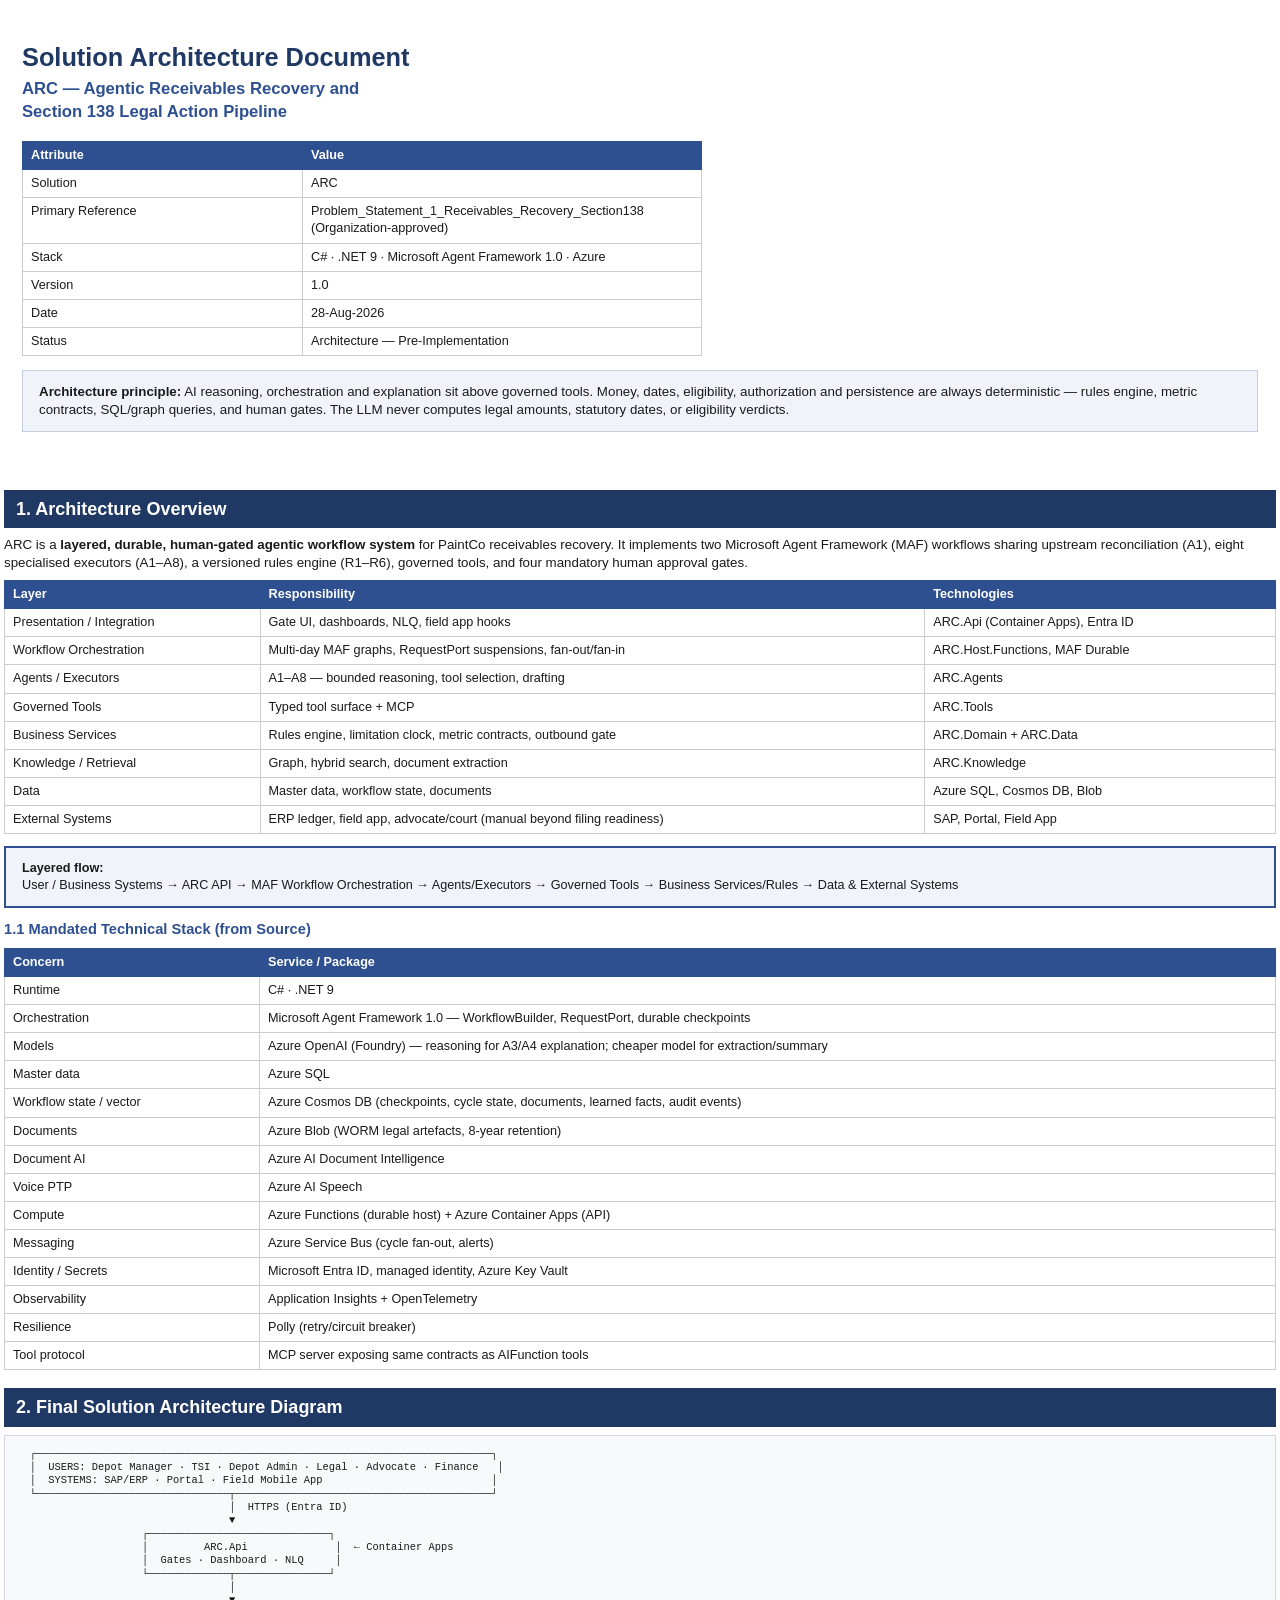
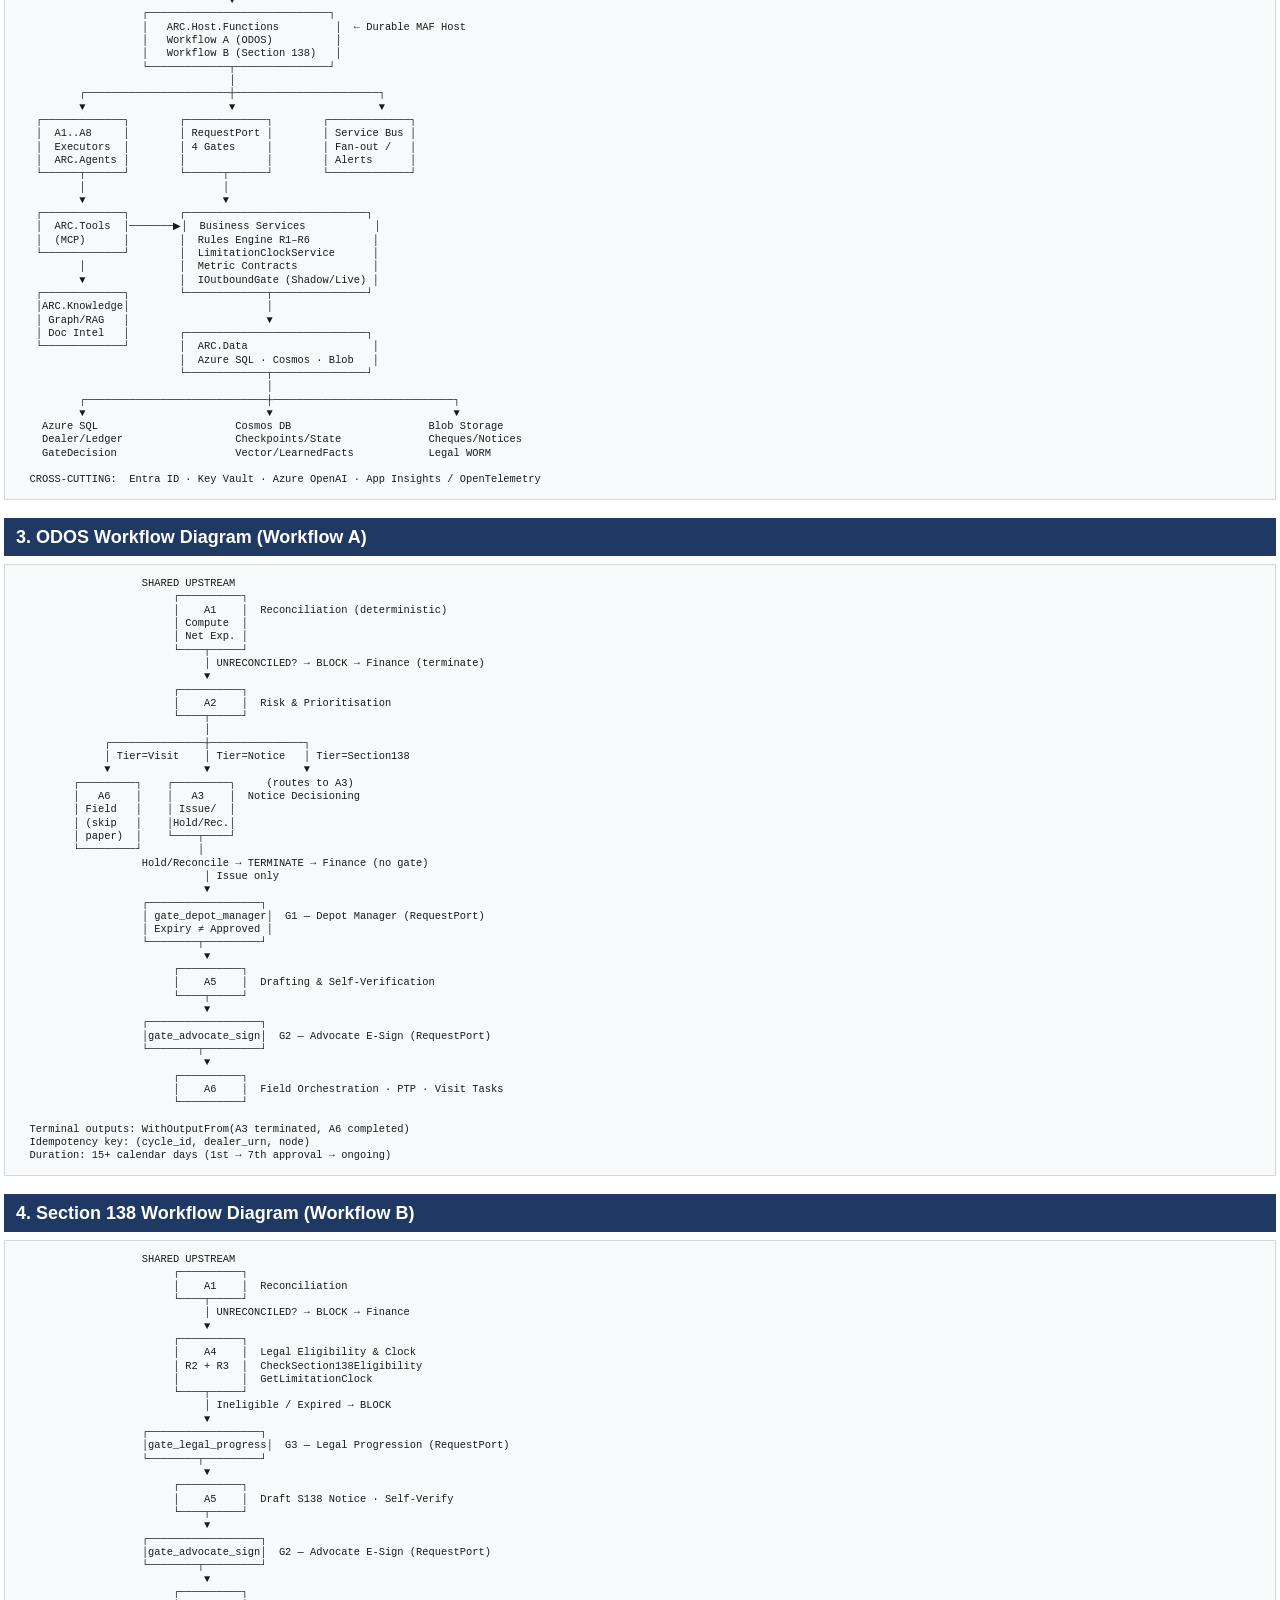
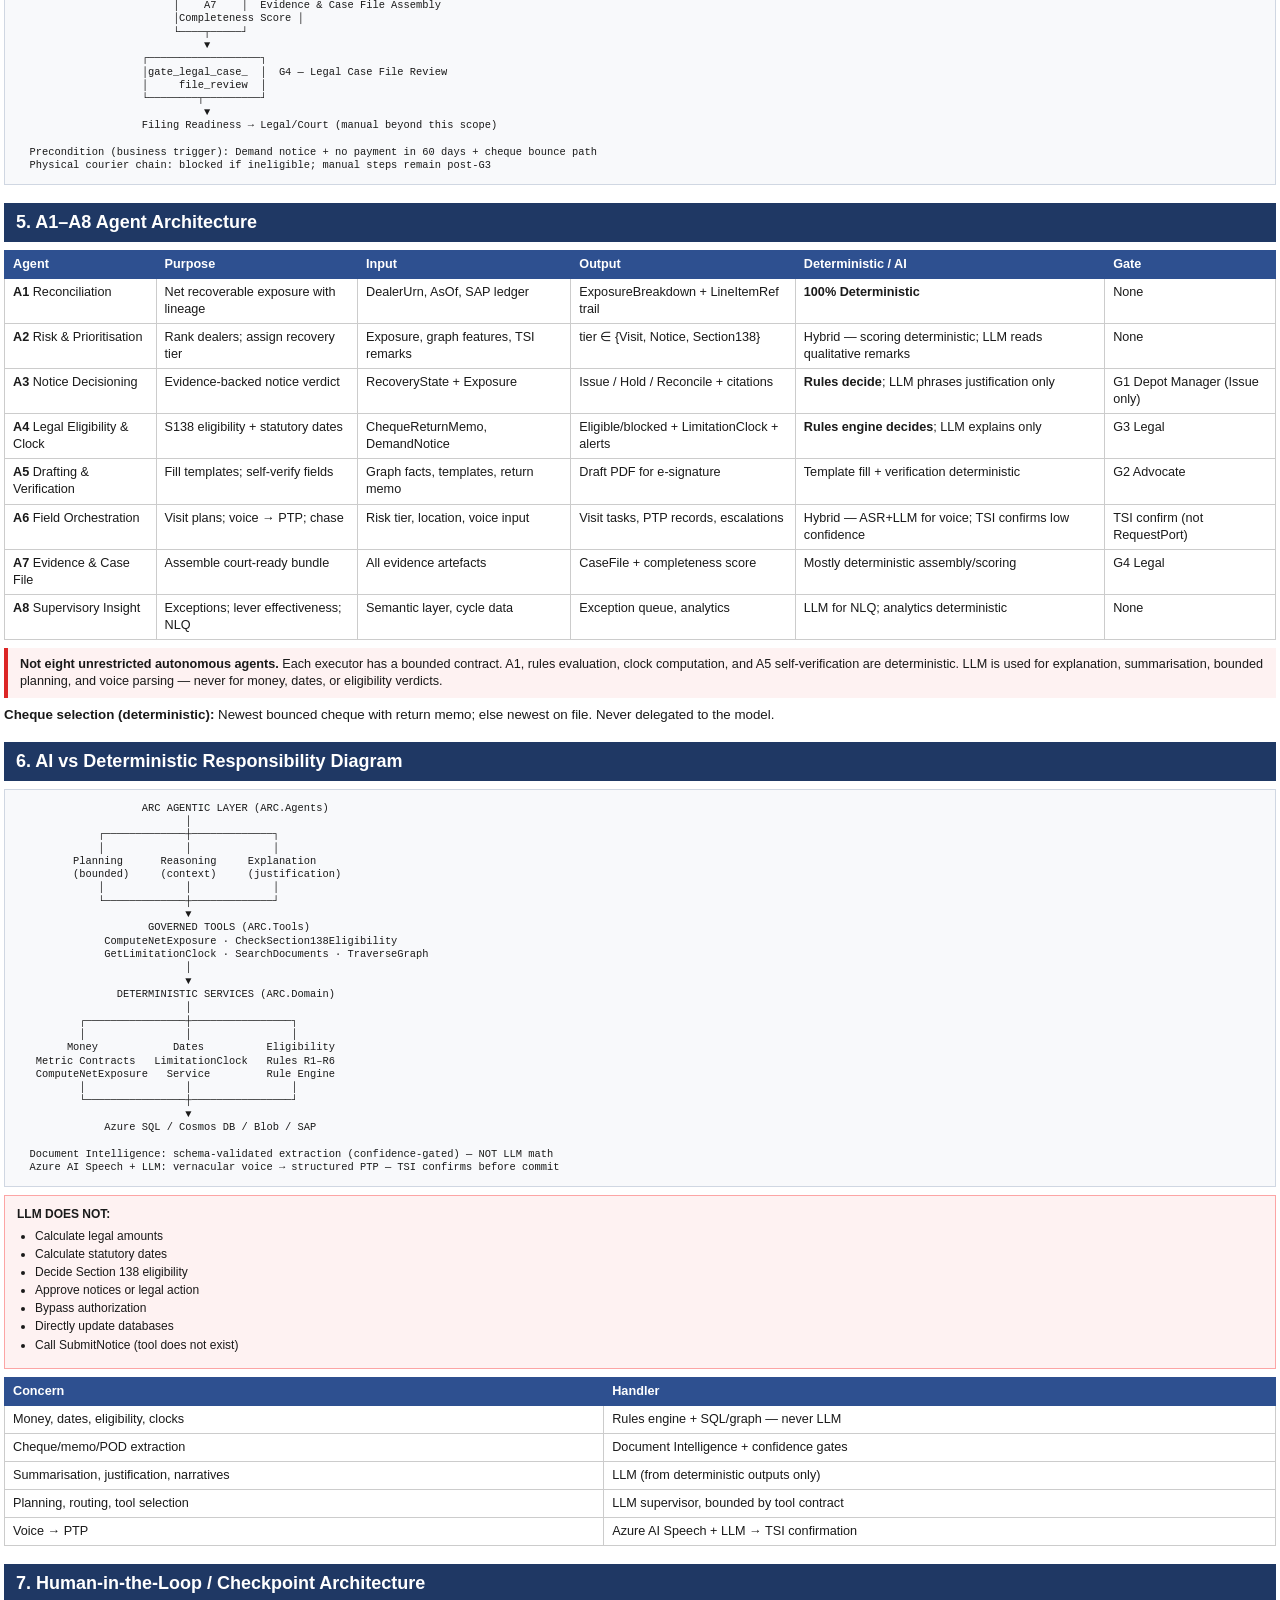
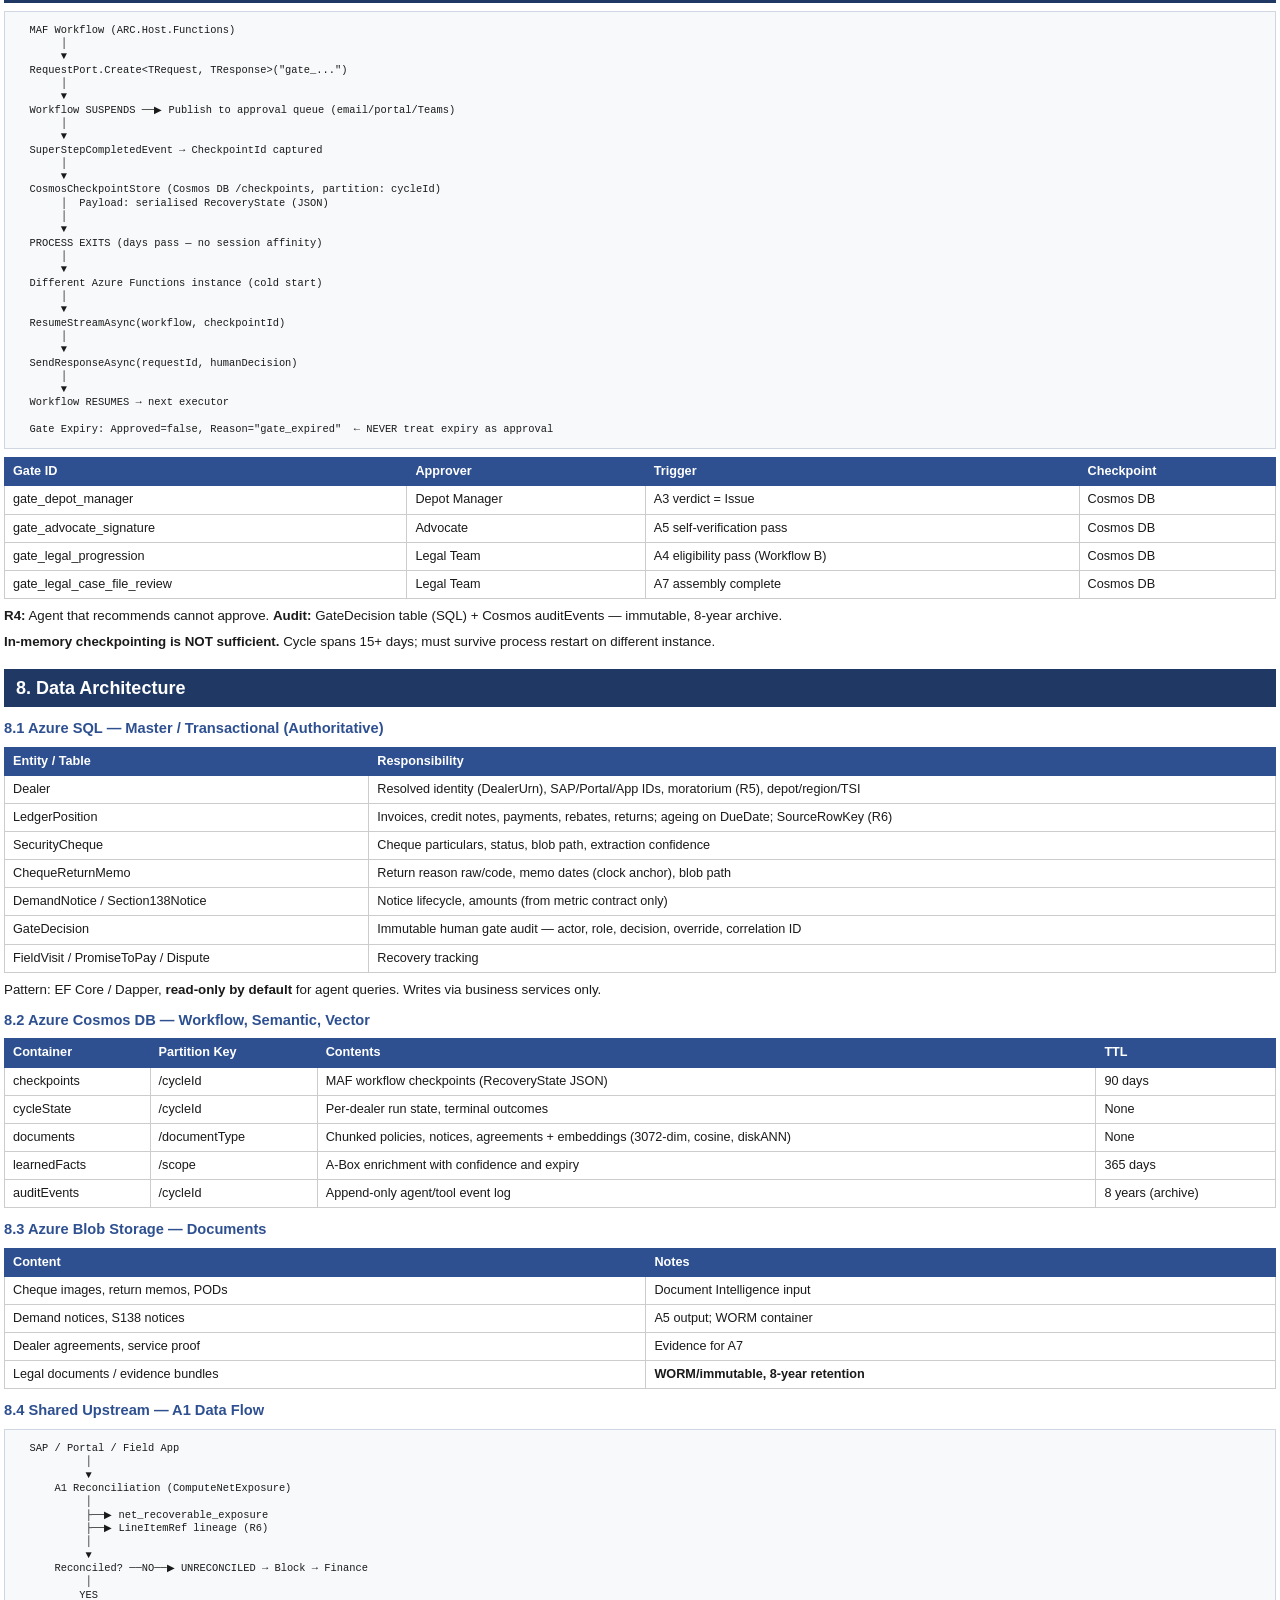
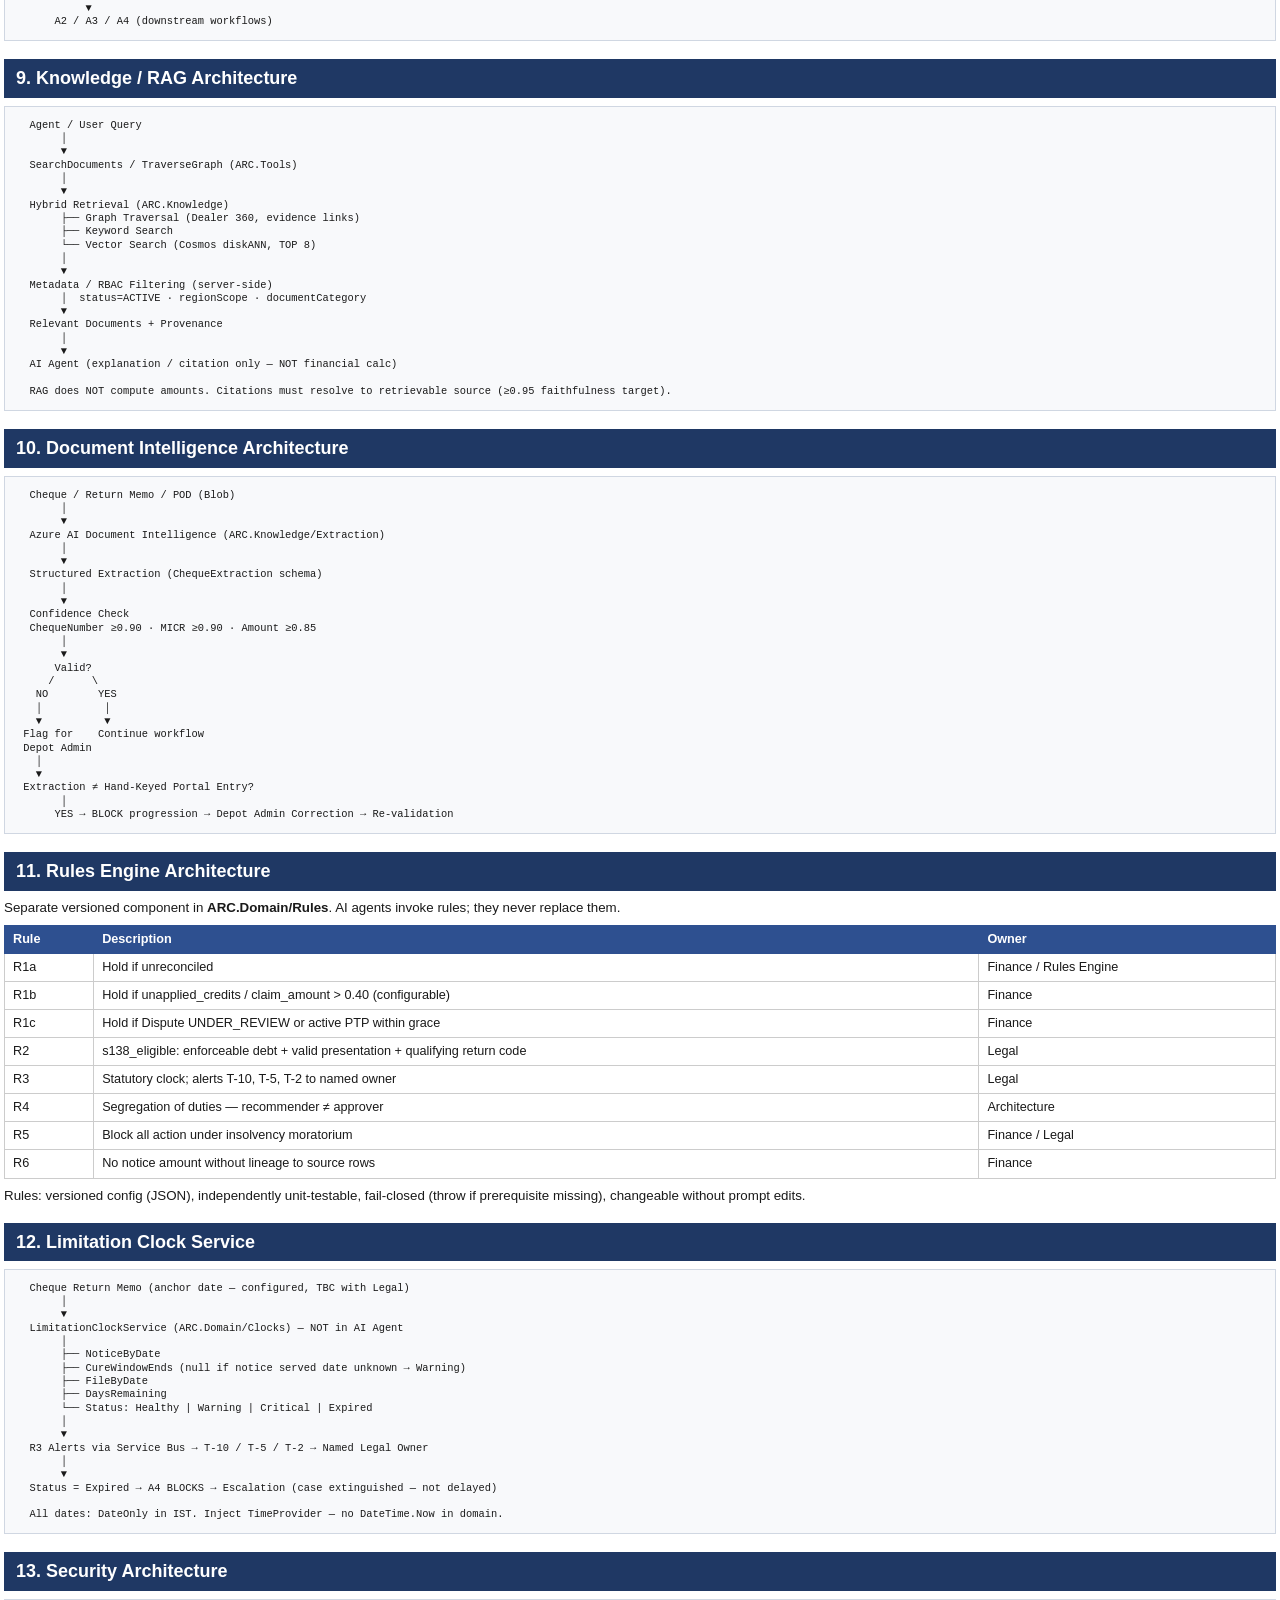
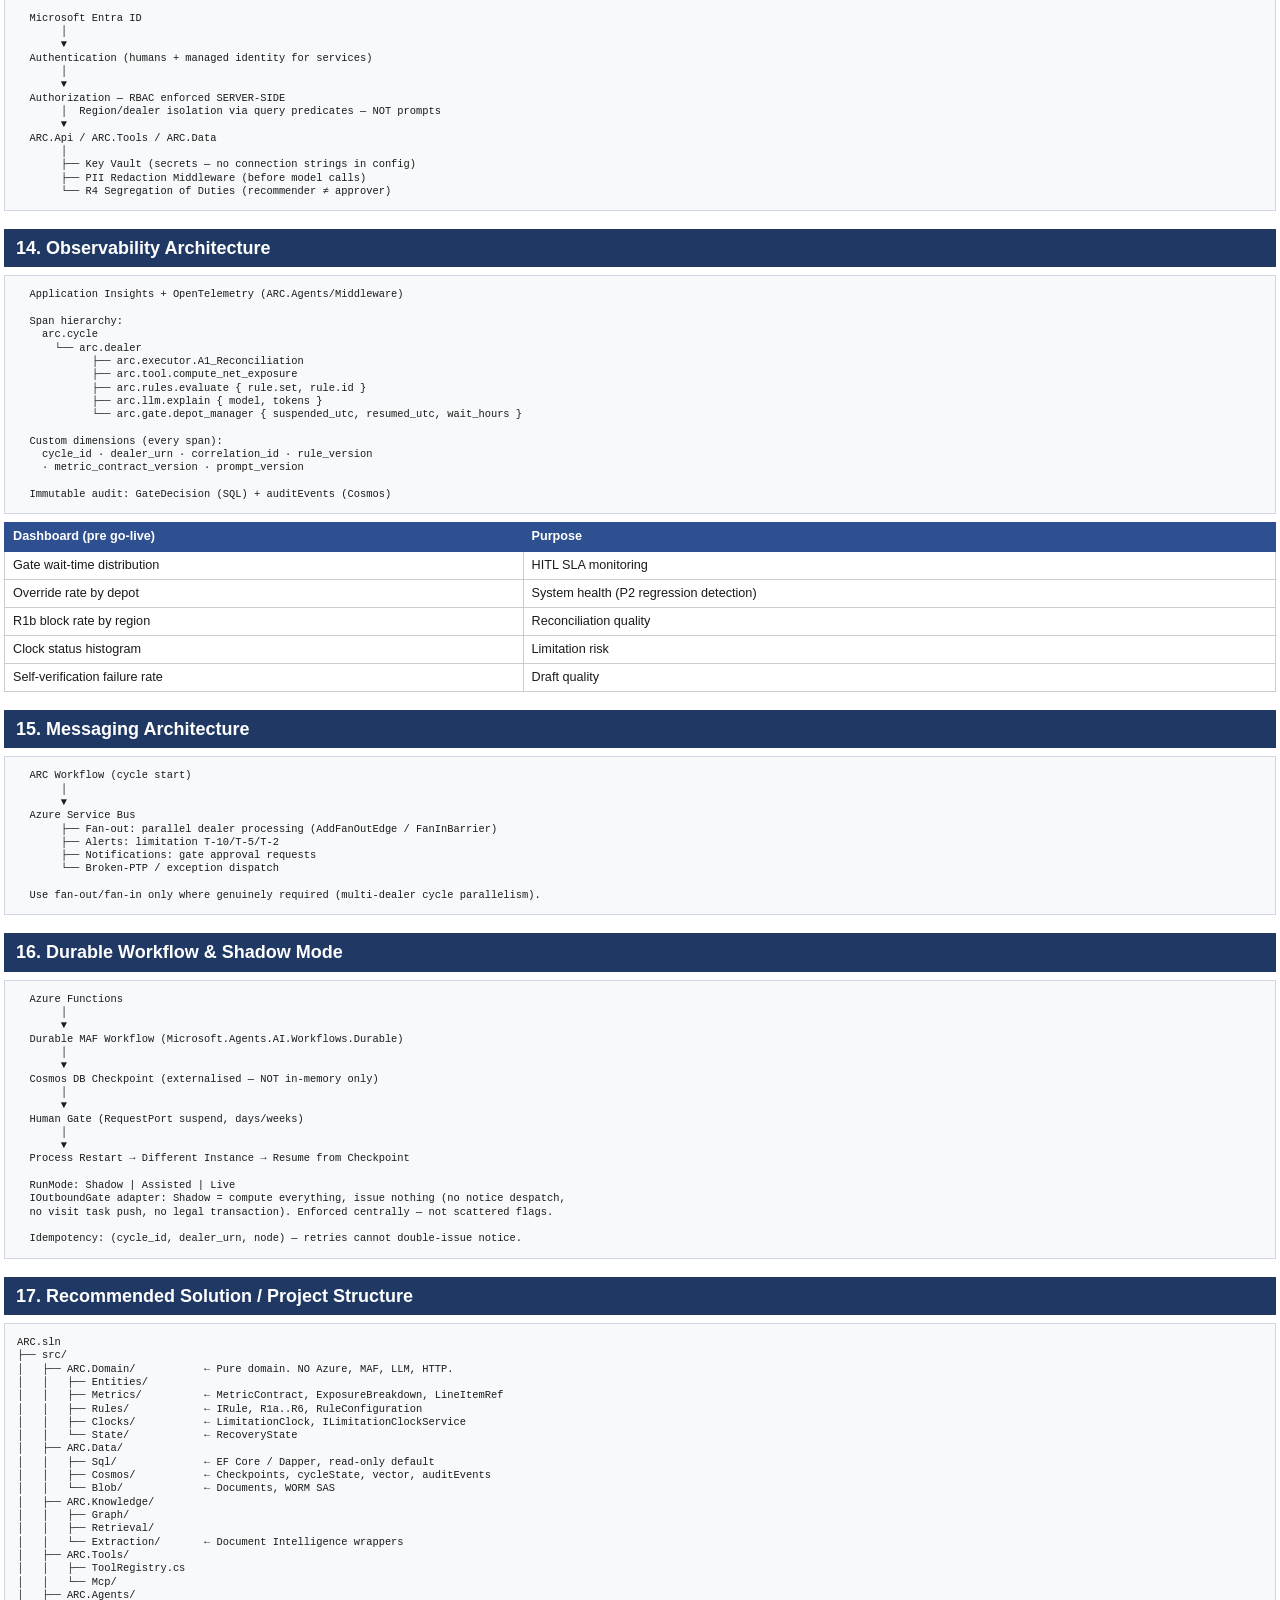
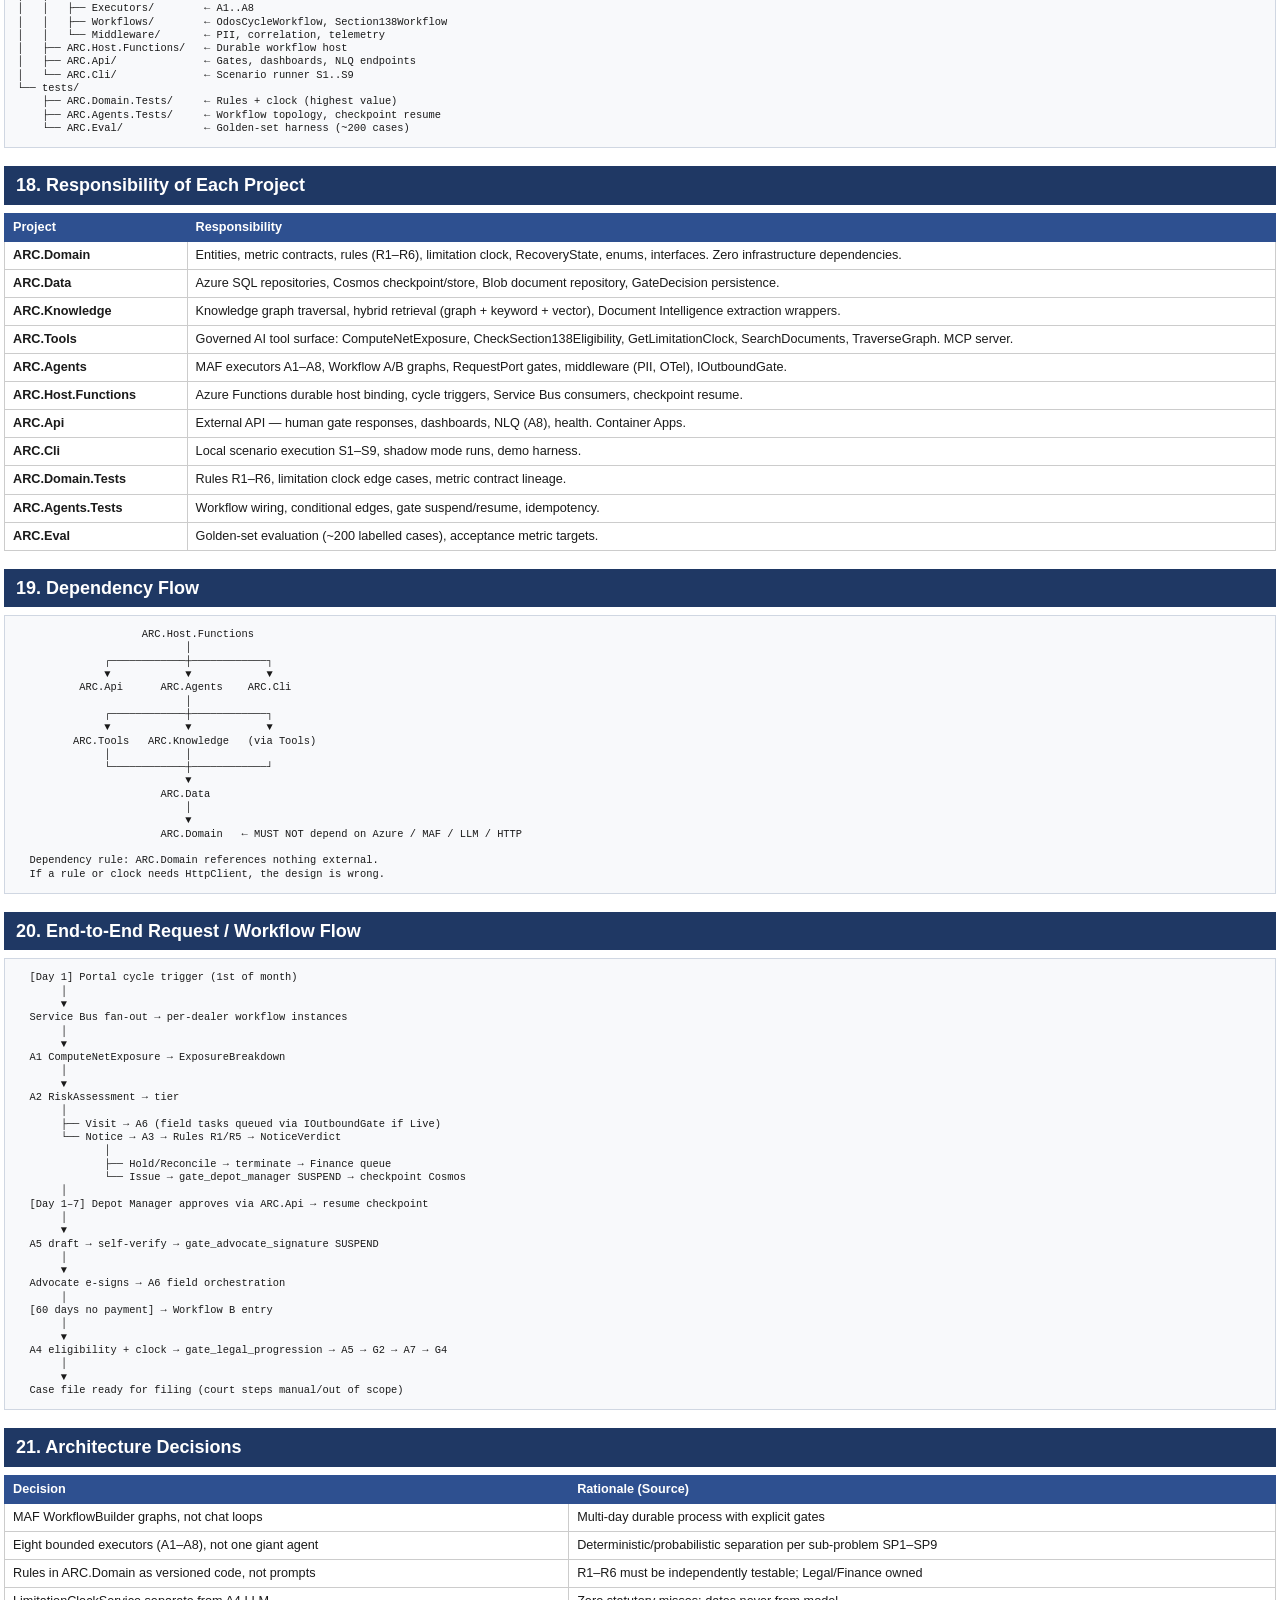
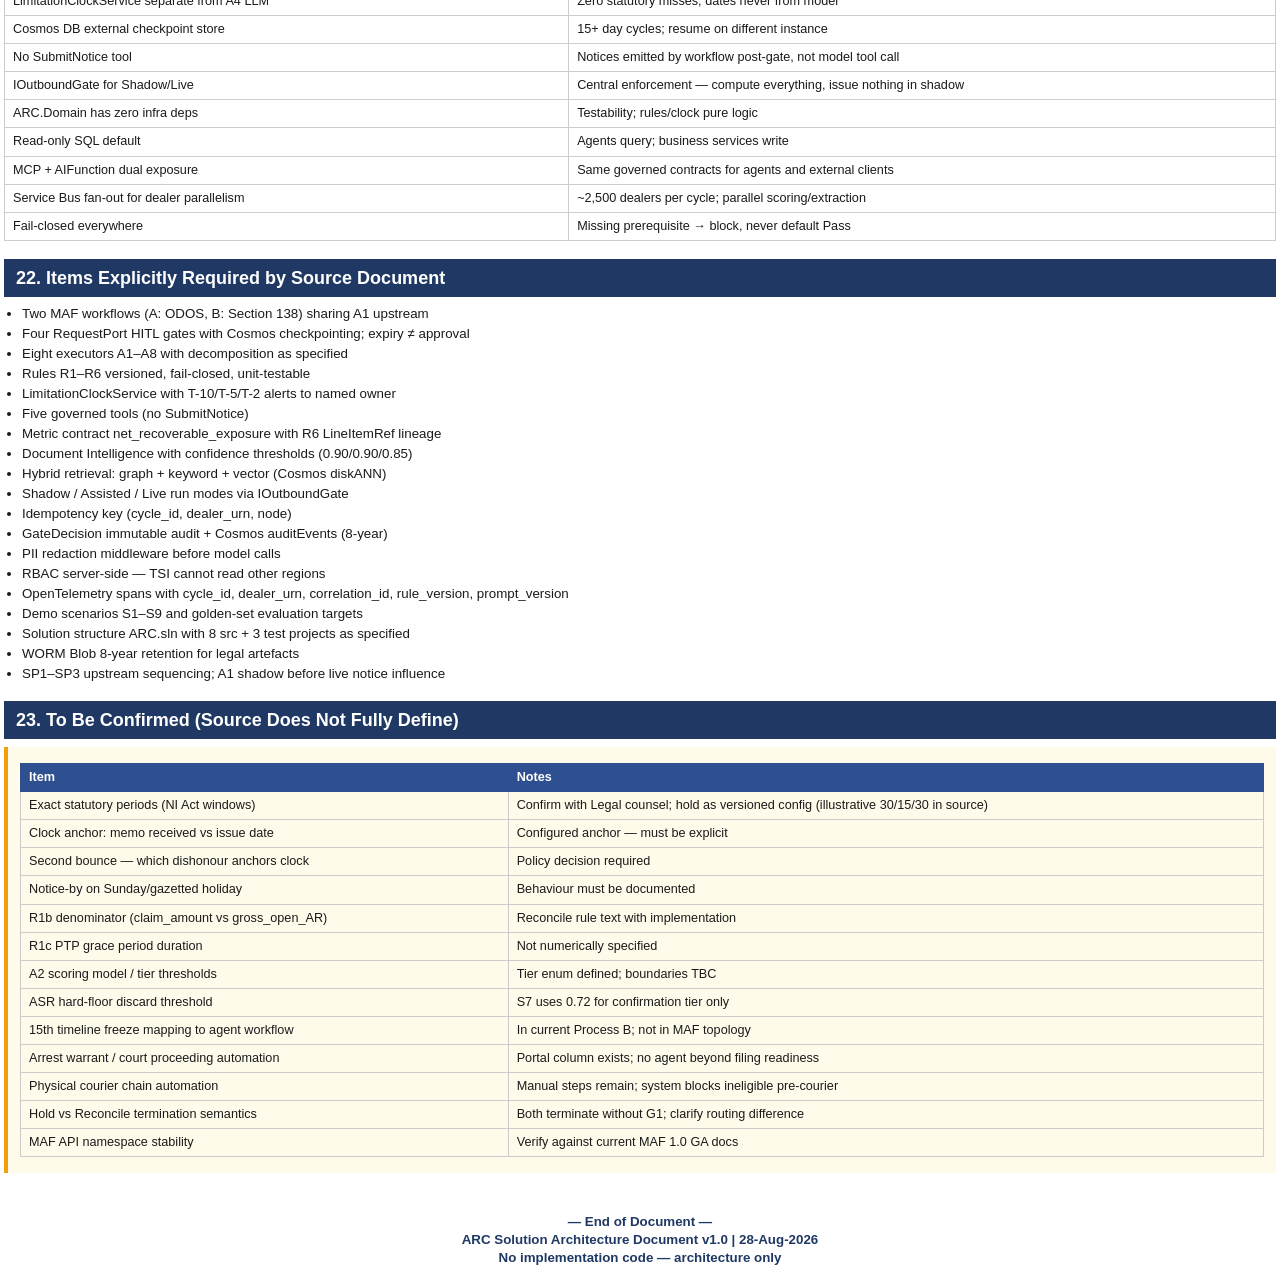
==== docs/ARC_Architecture_Document.html @ 47f641ab "Add project files." ====
<!DOCTYPE html>
<html lang="en">
<head>
<meta charset="UTF-8">
<title>ARC — Solution Architecture Document v1.0</title>
<style>
  @page { size: A4; margin: 14mm 12mm 16mm 12mm; }
  * { box-sizing: border-box; }
  body { font-family: Calibri, 'Segoe UI', Arial, sans-serif; font-size: 10pt; line-height: 1.35; color: #1a1a1a; margin: 0; padding: 0 4px; }
  .cover { page-break-after: always; padding: 40px 18px 32px; }
  .cover h1 { font-size: 19pt; color: #1f3864; margin: 0 0 4px; }
  .cover h2 { font-size: 12.5pt; color: #2e5090; font-weight: 600; margin: 0 0 18px; }
  .cover-table th { background: #1f3864; color: #fff; width: 34%; }
  .principle-box { background: #f0f4fa; border: 1px solid #c5cfe0; padding: 12px 16px; margin: 14px 0 8px; font-size: 10pt; }
  h1.sec { font-size: 13.5pt; color: #fff; background: #1f3864; padding: 7px 12px; margin: 18px 0 8px; page-break-after: avoid; }
  h2.sub { font-size: 11pt; color: #2e5090; margin: 12px 0 6px; page-break-after: avoid; }
  p { margin: 5px 0 8px; }
  ul.compact { margin: 5px 0; padding-left: 18px; }
  ul.compact li { margin-bottom: 2px; }
  table.simple { width: 100%; border-collapse: collapse; margin: 8px 0; font-size: 9.5pt; }
  table.simple th { background: #2e5090; color: #fff; padding: 5px 8px; text-align: left; border: 1px solid #2e5090; }
  table.simple td { border: 1px solid #ccc; padding: 5px 8px; vertical-align: top; }
  .page-break { page-break-before: always; }
  .arch { font-family: Consolas, monospace; font-size: 7.8pt; background: #f8f9fb; border: 1px solid #d0d7e2; padding: 12px; margin: 8px 0; white-space: pre; line-height: 1.28; page-break-inside: avoid; }
  .highlight { background: #fef2f2; border-left: 4px solid #dc2626; padding: 8px 12px; margin: 8px 0; font-size: 9.5pt; }
  .tbc { background: #fffbeb; border-left: 4px solid #f59e0b; padding: 8px 12px; margin: 8px 0; font-size: 9.5pt; }
  .summary-box { background: #f0f4fa; border: 2px solid #2e5090; padding: 12px 16px; margin: 12px 0; font-size: 9.5pt; }
  .dont-box { background: #fef2f2; border: 1px solid #fca5a5; padding: 10px 12px; margin: 8px 0; font-size: 9pt; }
  .end { text-align: center; font-weight: bold; color: #1f3864; margin-top: 24px; padding: 16px; }
</style>
</head>
<body>

<div class="cover">
  <h1>Solution Architecture Document</h1>
  <h2>ARC — Agentic Receivables Recovery and<br>Section 138 Legal Action Pipeline</h2>
  <table class="simple cover-table" style="max-width:680px;">
    <tr><th>Attribute</th><th>Value</th></tr>
    <tr><td>Solution</td><td>ARC</td></tr>
    <tr><td>Primary Reference</td><td>Problem_Statement_1_Receivables_Recovery_Section138 (Organization-approved)</td></tr>
    <tr><td>Stack</td><td>C# · .NET 9 · Microsoft Agent Framework 1.0 · Azure</td></tr>
    <tr><td>Version</td><td>1.0</td></tr>
    <tr><td>Date</td><td>28-Aug-2026</td></tr>
    <tr><td>Status</td><td>Architecture — Pre-Implementation</td></tr>
  </table>
  <div class="principle-box">
    <strong>Architecture principle:</strong> AI reasoning, orchestration and explanation sit above governed tools. Money, dates, eligibility, authorization and persistence are always deterministic — rules engine, metric contracts, SQL/graph queries, and human gates. The LLM never computes legal amounts, statutory dates, or eligibility verdicts.
  </div>
</div>

<!-- 1 -->
<h1 class="sec">1. Architecture Overview</h1>
<p>ARC is a <strong>layered, durable, human-gated agentic workflow system</strong> for PaintCo receivables recovery. It implements two Microsoft Agent Framework (MAF) workflows sharing upstream reconciliation (A1), eight specialised executors (A1–A8), a versioned rules engine (R1–R6), governed tools, and four mandatory human approval gates.</p>

<table class="simple">
  <tr><th>Layer</th><th>Responsibility</th><th>Technologies</th></tr>
  <tr><td>Presentation / Integration</td><td>Gate UI, dashboards, NLQ, field app hooks</td><td>ARC.Api (Container Apps), Entra ID</td></tr>
  <tr><td>Workflow Orchestration</td><td>Multi-day MAF graphs, RequestPort suspensions, fan-out/fan-in</td><td>ARC.Host.Functions, MAF Durable</td></tr>
  <tr><td>Agents / Executors</td><td>A1–A8 — bounded reasoning, tool selection, drafting</td><td>ARC.Agents</td></tr>
  <tr><td>Governed Tools</td><td>Typed tool surface + MCP</td><td>ARC.Tools</td></tr>
  <tr><td>Business Services</td><td>Rules engine, limitation clock, metric contracts, outbound gate</td><td>ARC.Domain + ARC.Data</td></tr>
  <tr><td>Knowledge / Retrieval</td><td>Graph, hybrid search, document extraction</td><td>ARC.Knowledge</td></tr>
  <tr><td>Data</td><td>Master data, workflow state, documents</td><td>Azure SQL, Cosmos DB, Blob</td></tr>
  <tr><td>External Systems</td><td>ERP ledger, field app, advocate/court (manual beyond filing readiness)</td><td>SAP, Portal, Field App</td></tr>
</table>

<div class="summary-box">
  <strong>Layered flow:</strong><br>
  User / Business Systems → ARC API → MAF Workflow Orchestration → Agents/Executors → Governed Tools → Business Services/Rules → Data &amp; External Systems
</div>

<h2 class="sub">1.1 Mandated Technical Stack (from Source)</h2>
<table class="simple">
  <tr><th>Concern</th><th>Service / Package</th></tr>
  <tr><td>Runtime</td><td>C# · .NET 9</td></tr>
  <tr><td>Orchestration</td><td>Microsoft Agent Framework 1.0 — WorkflowBuilder, RequestPort, durable checkpoints</td></tr>
  <tr><td>Models</td><td>Azure OpenAI (Foundry) — reasoning for A3/A4 explanation; cheaper model for extraction/summary</td></tr>
  <tr><td>Master data</td><td>Azure SQL</td></tr>
  <tr><td>Workflow state / vector</td><td>Azure Cosmos DB (checkpoints, cycle state, documents, learned facts, audit events)</td></tr>
  <tr><td>Documents</td><td>Azure Blob (WORM legal artefacts, 8-year retention)</td></tr>
  <tr><td>Document AI</td><td>Azure AI Document Intelligence</td></tr>
  <tr><td>Voice PTP</td><td>Azure AI Speech</td></tr>
  <tr><td>Compute</td><td>Azure Functions (durable host) + Azure Container Apps (API)</td></tr>
  <tr><td>Messaging</td><td>Azure Service Bus (cycle fan-out, alerts)</td></tr>
  <tr><td>Identity / Secrets</td><td>Microsoft Entra ID, managed identity, Azure Key Vault</td></tr>
  <tr><td>Observability</td><td>Application Insights + OpenTelemetry</td></tr>
  <tr><td>Resilience</td><td>Polly (retry/circuit breaker)</td></tr>
  <tr><td>Tool protocol</td><td>MCP server exposing same contracts as AIFunction tools</td></tr>
</table>

<!-- 2 -->
<h1 class="sec page-break">2. Final Solution Architecture Diagram</h1>
<div class="arch">  ┌─────────────────────────────────────────────────────────────────────────┐
  │  USERS: Depot Manager · TSI · Depot Admin · Legal · Advocate · Finance   │
  │  SYSTEMS: SAP/ERP · Portal · Field Mobile App                           │
  └───────────────────────────────┬─────────────────────────────────────────┘
                                  │  HTTPS (Entra ID)
                                  ▼
                    ┌─────────────────────────────┐
                    │         ARC.Api              │  ← Container Apps
                    │  Gates · Dashboard · NLQ     │
                    └─────────────┬───────────────┘
                                  │
                                  ▼
                    ┌─────────────────────────────┐
                    │   ARC.Host.Functions         │  ← Durable MAF Host
                    │   Workflow A (ODOS)          │
                    │   Workflow B (Section 138)   │
                    └─────────────┬───────────────┘
                                  │
          ┌───────────────────────┼───────────────────────┐
          ▼                       ▼                       ▼
   ┌─────────────┐        ┌─────────────┐        ┌─────────────┐
   │  A1..A8     │        │ RequestPort │        │ Service Bus │
   │  Executors  │        │ 4 Gates     │        │ Fan-out /   │
   │  ARC.Agents │        │             │        │ Alerts      │
   └──────┬──────┘        └──────┬──────┘        └─────────────┘
          │                      │
          ▼                      ▼
   ┌─────────────┐        ┌─────────────────────────────┐
   │  ARC.Tools  │───────▶│  Business Services           │
   │  (MCP)      │        │  Rules Engine R1–R6          │
   └─────────────┘        │  LimitationClockService      │
          │               │  Metric Contracts            │
          ▼               │  IOutboundGate (Shadow/Live) │
   ┌─────────────┐        └─────────────┬───────────────┘
   │ARC.Knowledge│                      │
   │ Graph/RAG   │                      ▼
   │ Doc Intel   │        ┌─────────────────────────────┐
   └─────────────┘        │  ARC.Data                    │
                          │  Azure SQL · Cosmos · Blob   │
                          └─────────────┬───────────────┘
                                        │
          ┌─────────────────────────────┼─────────────────────────────┐
          ▼                             ▼                             ▼
    Azure SQL                      Cosmos DB                      Blob Storage
    Dealer/Ledger                  Checkpoints/State              Cheques/Notices
    GateDecision                   Vector/LearnedFacts            Legal WORM

  CROSS-CUTTING:  Entra ID · Key Vault · Azure OpenAI · App Insights / OpenTelemetry</div>

<!-- 3 -->
<h1 class="sec">3. ODOS Workflow Diagram (Workflow A)</h1>
<div class="arch">                    SHARED UPSTREAM
                         ┌──────────┐
                         │    A1    │  Reconciliation (deterministic)
                         │ Compute  │
                         │ Net Exp. │
                         └────┬─────┘
                              │ UNRECONCILED? → BLOCK → Finance (terminate)
                              ▼
                         ┌──────────┐
                         │    A2    │  Risk & Prioritisation
                         └────┬─────┘
                              │
              ┌───────────────┼───────────────┐
              │ Tier=Visit    │ Tier=Notice   │ Tier=Section138
              ▼               ▼               ▼
         ┌─────────┐    ┌─────────┐     (routes to A3)
         │   A6    │    │   A3    │  Notice Decisioning
         │ Field   │    │ Issue/  │
         │ (skip   │    │Hold/Rec.│
         │ paper)  │    └────┬────┘
         └─────────┘         │
                    Hold/Reconcile → TERMINATE → Finance (no gate)
                              │ Issue only
                              ▼
                    ┌──────────────────┐
                    │ gate_depot_manager│  G1 — Depot Manager (RequestPort)
                    │ Expiry ≠ Approved │
                    └────────┬─────────┘
                              ▼
                         ┌──────────┐
                         │    A5    │  Drafting & Self-Verification
                         └────┬─────┘
                              ▼
                    ┌──────────────────┐
                    │gate_advocate_sign│  G2 — Advocate E-Sign (RequestPort)
                    └────────┬─────────┘
                              ▼
                         ┌──────────┐
                         │    A6    │  Field Orchestration · PTP · Visit Tasks
                         └──────────┘

  Terminal outputs: WithOutputFrom(A3 terminated, A6 completed)
  Idempotency key: (cycle_id, dealer_urn, node)
  Duration: 15+ calendar days (1st → 7th approval → ongoing)</div>

<!-- 4 -->
<h1 class="sec page-break">4. Section 138 Workflow Diagram (Workflow B)</h1>
<div class="arch">                    SHARED UPSTREAM
                         ┌──────────┐
                         │    A1    │  Reconciliation
                         └────┬─────┘
                              │ UNRECONCILED? → BLOCK → Finance
                              ▼
                         ┌──────────┐
                         │    A4    │  Legal Eligibility & Clock
                         │ R2 + R3  │  CheckSection138Eligibility
                         │          │  GetLimitationClock
                         └────┬─────┘
                              │ Ineligible / Expired → BLOCK
                              ▼
                    ┌──────────────────┐
                    │gate_legal_progress│  G3 — Legal Progression (RequestPort)
                    └────────┬─────────┘
                              ▼
                         ┌──────────┐
                         │    A5    │  Draft S138 Notice · Self-Verify
                         └────┬─────┘
                              ▼
                    ┌──────────────────┐
                    │gate_advocate_sign│  G2 — Advocate E-Sign (RequestPort)
                    └────────┬─────────┘
                              ▼
                         ┌──────────┐
                         │    A7    │  Evidence & Case File Assembly
                         │Completeness Score │
                         └────┬─────┘
                              ▼
                    ┌──────────────────┐
                    │gate_legal_case_  │  G4 — Legal Case File Review
                    │     file_review  │
                    └────────┬─────────┘
                              ▼
                    Filing Readiness → Legal/Court (manual beyond this scope)

  Precondition (business trigger): Demand notice + no payment in 60 days + cheque bounce path
  Physical courier chain: blocked if ineligible; manual steps remain post-G3</div>

<!-- 5 -->
<h1 class="sec">5. A1–A8 Agent Architecture</h1>
<table class="simple">
  <tr><th>Agent</th><th>Purpose</th><th>Input</th><th>Output</th><th>Deterministic / AI</th><th>Gate</th></tr>
  <tr><td><strong>A1</strong> Reconciliation</td><td>Net recoverable exposure with lineage</td><td>DealerUrn, AsOf, SAP ledger</td><td>ExposureBreakdown + LineItemRef trail</td><td><strong>100% Deterministic</strong></td><td>None</td></tr>
  <tr><td><strong>A2</strong> Risk &amp; Prioritisation</td><td>Rank dealers; assign recovery tier</td><td>Exposure, graph features, TSI remarks</td><td>tier ∈ {Visit, Notice, Section138}</td><td>Hybrid — scoring deterministic; LLM reads qualitative remarks</td><td>None</td></tr>
  <tr><td><strong>A3</strong> Notice Decisioning</td><td>Evidence-backed notice verdict</td><td>RecoveryState + Exposure</td><td>Issue / Hold / Reconcile + citations</td><td><strong>Rules decide</strong>; LLM phrases justification only</td><td>G1 Depot Manager (Issue only)</td></tr>
  <tr><td><strong>A4</strong> Legal Eligibility &amp; Clock</td><td>S138 eligibility + statutory dates</td><td>ChequeReturnMemo, DemandNotice</td><td>Eligible/blocked + LimitationClock + alerts</td><td><strong>Rules engine decides</strong>; LLM explains only</td><td>G3 Legal</td></tr>
  <tr><td><strong>A5</strong> Drafting &amp; Verification</td><td>Fill templates; self-verify fields</td><td>Graph facts, templates, return memo</td><td>Draft PDF for e-signature</td><td>Template fill + verification deterministic</td><td>G2 Advocate</td></tr>
  <tr><td><strong>A6</strong> Field Orchestration</td><td>Visit plans; voice → PTP; chase</td><td>Risk tier, location, voice input</td><td>Visit tasks, PTP records, escalations</td><td>Hybrid — ASR+LLM for voice; TSI confirms low confidence</td><td>TSI confirm (not RequestPort)</td></tr>
  <tr><td><strong>A7</strong> Evidence &amp; Case File</td><td>Assemble court-ready bundle</td><td>All evidence artefacts</td><td>CaseFile + completeness score</td><td>Mostly deterministic assembly/scoring</td><td>G4 Legal</td></tr>
  <tr><td><strong>A8</strong> Supervisory Insight</td><td>Exceptions; lever effectiveness; NLQ</td><td>Semantic layer, cycle data</td><td>Exception queue, analytics</td><td>LLM for NLQ; analytics deterministic</td><td>None</td></tr>
</table>
<div class="highlight"><strong>Not eight unrestricted autonomous agents.</strong> Each executor has a bounded contract. A1, rules evaluation, clock computation, and A5 self-verification are deterministic. LLM is used for explanation, summarisation, bounded planning, and voice parsing — never for money, dates, or eligibility verdicts.</div>
<p><strong>Cheque selection (deterministic):</strong> Newest bounced cheque with return memo; else newest on file. Never delegated to the model.</p>

<!-- 6 -->
<h1 class="sec page-break">6. AI vs Deterministic Responsibility Diagram</h1>
<div class="arch">                    ARC AGENTIC LAYER (ARC.Agents)
                           │
             ┌─────────────┼─────────────┐
             │             │             │
         Planning      Reasoning     Explanation
         (bounded)     (context)     (justification)
             │             │             │
             └─────────────┼─────────────┘
                           ▼
                     GOVERNED TOOLS (ARC.Tools)
              ComputeNetExposure · CheckSection138Eligibility
              GetLimitationClock · SearchDocuments · TraverseGraph
                           │
                           ▼
                DETERMINISTIC SERVICES (ARC.Domain)
                           │
          ┌────────────────┼────────────────┐
          │                │                │
        Money            Dates          Eligibility
   Metric Contracts   LimitationClock   Rules R1–R6
   ComputeNetExposure   Service         Rule Engine
          │                │                │
          └────────────────┼────────────────┘
                           ▼
              Azure SQL / Cosmos DB / Blob / SAP

  Document Intelligence: schema-validated extraction (confidence-gated) — NOT LLM math
  Azure AI Speech + LLM: vernacular voice → structured PTP — TSI confirms before commit</div>

<div class="dont-box">
<strong>LLM DOES NOT:</strong>
<ul class="compact">
  <li>Calculate legal amounts</li>
  <li>Calculate statutory dates</li>
  <li>Decide Section 138 eligibility</li>
  <li>Approve notices or legal action</li>
  <li>Bypass authorization</li>
  <li>Directly update databases</li>
  <li>Call SubmitNotice (tool does not exist)</li>
</ul>
</div>

<table class="simple">
  <tr><th>Concern</th><th>Handler</th></tr>
  <tr><td>Money, dates, eligibility, clocks</td><td>Rules engine + SQL/graph — never LLM</td></tr>
  <tr><td>Cheque/memo/POD extraction</td><td>Document Intelligence + confidence gates</td></tr>
  <tr><td>Summarisation, justification, narratives</td><td>LLM (from deterministic outputs only)</td></tr>
  <tr><td>Planning, routing, tool selection</td><td>LLM supervisor, bounded by tool contract</td></tr>
  <tr><td>Voice → PTP</td><td>Azure AI Speech + LLM → TSI confirmation</td></tr>
</table>

<!-- 7 -->
<h1 class="sec">7. Human-in-the-Loop / Checkpoint Architecture</h1>
<div class="arch">  MAF Workflow (ARC.Host.Functions)
       │
       ▼
  RequestPort.Create&lt;TRequest, TResponse&gt;("gate_...")
       │
       ▼
  Workflow SUSPENDS ──▶ Publish to approval queue (email/portal/Teams)
       │
       ▼
  SuperStepCompletedEvent → CheckpointId captured
       │
       ▼
  CosmosCheckpointStore (Cosmos DB /checkpoints, partition: cycleId)
       │  Payload: serialised RecoveryState (JSON)
       │
       ▼
  PROCESS EXITS (days pass — no session affinity)
       │
       ▼
  Different Azure Functions instance (cold start)
       │
       ▼
  ResumeStreamAsync(workflow, checkpointId)
       │
       ▼
  SendResponseAsync(requestId, humanDecision)
       │
       ▼
  Workflow RESUMES → next executor

  Gate Expiry: Approved=false, Reason="gate_expired"  ← NEVER treat expiry as approval</div>

<table class="simple">
  <tr><th>Gate ID</th><th>Approver</th><th>Trigger</th><th>Checkpoint</th></tr>
  <tr><td>gate_depot_manager</td><td>Depot Manager</td><td>A3 verdict = Issue</td><td>Cosmos DB</td></tr>
  <tr><td>gate_advocate_signature</td><td>Advocate</td><td>A5 self-verification pass</td><td>Cosmos DB</td></tr>
  <tr><td>gate_legal_progression</td><td>Legal Team</td><td>A4 eligibility pass (Workflow B)</td><td>Cosmos DB</td></tr>
  <tr><td>gate_legal_case_file_review</td><td>Legal Team</td><td>A7 assembly complete</td><td>Cosmos DB</td></tr>
</table>
<p><strong>R4:</strong> Agent that recommends cannot approve. <strong>Audit:</strong> GateDecision table (SQL) + Cosmos auditEvents — immutable, 8-year archive.</p>
<p><strong>In-memory checkpointing is NOT sufficient.</strong> Cycle spans 15+ days; must survive process restart on different instance.</p>

<!-- 8 -->
<h1 class="sec page-break">8. Data Architecture</h1>
<h2 class="sub">8.1 Azure SQL — Master / Transactional (Authoritative)</h2>
<table class="simple">
  <tr><th>Entity / Table</th><th>Responsibility</th></tr>
  <tr><td>Dealer</td><td>Resolved identity (DealerUrn), SAP/Portal/App IDs, moratorium (R5), depot/region/TSI</td></tr>
  <tr><td>LedgerPosition</td><td>Invoices, credit notes, payments, rebates, returns; ageing on DueDate; SourceRowKey (R6)</td></tr>
  <tr><td>SecurityCheque</td><td>Cheque particulars, status, blob path, extraction confidence</td></tr>
  <tr><td>ChequeReturnMemo</td><td>Return reason raw/code, memo dates (clock anchor), blob path</td></tr>
  <tr><td>DemandNotice / Section138Notice</td><td>Notice lifecycle, amounts (from metric contract only)</td></tr>
  <tr><td>GateDecision</td><td>Immutable human gate audit — actor, role, decision, override, correlation ID</td></tr>
  <tr><td>FieldVisit / PromiseToPay / Dispute</td><td>Recovery tracking</td></tr>
</table>
<p>Pattern: EF Core / Dapper, <strong>read-only by default</strong> for agent queries. Writes via business services only.</p>

<h2 class="sub">8.2 Azure Cosmos DB — Workflow, Semantic, Vector</h2>
<table class="simple">
  <tr><th>Container</th><th>Partition Key</th><th>Contents</th><th>TTL</th></tr>
  <tr><td>checkpoints</td><td>/cycleId</td><td>MAF workflow checkpoints (RecoveryState JSON)</td><td>90 days</td></tr>
  <tr><td>cycleState</td><td>/cycleId</td><td>Per-dealer run state, terminal outcomes</td><td>None</td></tr>
  <tr><td>documents</td><td>/documentType</td><td>Chunked policies, notices, agreements + embeddings (3072-dim, cosine, diskANN)</td><td>None</td></tr>
  <tr><td>learnedFacts</td><td>/scope</td><td>A-Box enrichment with confidence and expiry</td><td>365 days</td></tr>
  <tr><td>auditEvents</td><td>/cycleId</td><td>Append-only agent/tool event log</td><td>8 years (archive)</td></tr>
</table>

<h2 class="sub">8.3 Azure Blob Storage — Documents</h2>
<table class="simple">
  <tr><th>Content</th><th>Notes</th></tr>
  <tr><td>Cheque images, return memos, PODs</td><td>Document Intelligence input</td></tr>
  <tr><td>Demand notices, S138 notices</td><td>A5 output; WORM container</td></tr>
  <tr><td>Dealer agreements, service proof</td><td>Evidence for A7</td></tr>
  <tr><td>Legal documents / evidence bundles</td><td><strong>WORM/immutable, 8-year retention</strong></td></tr>
</table>

<h2 class="sub">8.4 Shared Upstream — A1 Data Flow</h2>
<div class="arch">  SAP / Portal / Field App
           │
           ▼
      A1 Reconciliation (ComputeNetExposure)
           │
           ├──▶ net_recoverable_exposure
           ├──▶ LineItemRef lineage (R6)
           │
           ▼
      Reconciled? ──NO──▶ UNRECONCILED → Block → Finance
           │
          YES
           ▼
      A2 / A3 / A4 (downstream workflows)</div>

<!-- 9 -->
<h1 class="sec">9. Knowledge / RAG Architecture</h1>
<div class="arch">  Agent / User Query
       │
       ▼
  SearchDocuments / TraverseGraph (ARC.Tools)
       │
       ▼
  Hybrid Retrieval (ARC.Knowledge)
       ├── Graph Traversal (Dealer 360, evidence links)
       ├── Keyword Search
       └── Vector Search (Cosmos diskANN, TOP 8)
       │
       ▼
  Metadata / RBAC Filtering (server-side)
       │  status=ACTIVE · regionScope · documentCategory
       ▼
  Relevant Documents + Provenance
       │
       ▼
  AI Agent (explanation / citation only — NOT financial calc)

  RAG does NOT compute amounts. Citations must resolve to retrievable source (≥0.95 faithfulness target).</div>

<!-- 10 -->
<h1 class="sec page-break">10. Document Intelligence Architecture</h1>
<div class="arch">  Cheque / Return Memo / POD (Blob)
       │
       ▼
  Azure AI Document Intelligence (ARC.Knowledge/Extraction)
       │
       ▼
  Structured Extraction (ChequeExtraction schema)
       │
       ▼
  Confidence Check
  ChequeNumber ≥0.90 · MICR ≥0.90 · Amount ≥0.85
       │
       ▼
      Valid?
     /      \
   NO        YES
   │          │
   ▼          ▼
 Flag for    Continue workflow
 Depot Admin
   │
   ▼
 Extraction ≠ Hand-Keyed Portal Entry?
       │
      YES → BLOCK progression → Depot Admin Correction → Re-validation</div>

<!-- 11 -->
<h1 class="sec">11. Rules Engine Architecture</h1>
<p>Separate versioned component in <strong>ARC.Domain/Rules</strong>. AI agents invoke rules; they never replace them.</p>
<table class="simple">
  <tr><th>Rule</th><th>Description</th><th>Owner</th></tr>
  <tr><td>R1a</td><td>Hold if unreconciled</td><td>Finance / Rules Engine</td></tr>
  <tr><td>R1b</td><td>Hold if unapplied_credits / claim_amount &gt; 0.40 (configurable)</td><td>Finance</td></tr>
  <tr><td>R1c</td><td>Hold if Dispute UNDER_REVIEW or active PTP within grace</td><td>Finance</td></tr>
  <tr><td>R2</td><td>s138_eligible: enforceable debt + valid presentation + qualifying return code</td><td>Legal</td></tr>
  <tr><td>R3</td><td>Statutory clock; alerts T-10, T-5, T-2 to named owner</td><td>Legal</td></tr>
  <tr><td>R4</td><td>Segregation of duties — recommender ≠ approver</td><td>Architecture</td></tr>
  <tr><td>R5</td><td>Block all action under insolvency moratorium</td><td>Finance / Legal</td></tr>
  <tr><td>R6</td><td>No notice amount without lineage to source rows</td><td>Finance</td></tr>
</table>
<p>Rules: versioned config (JSON), independently unit-testable, fail-closed (throw if prerequisite missing), changeable without prompt edits.</p>

<!-- 12 -->
<h1 class="sec">12. Limitation Clock Service</h1>
<div class="arch">  Cheque Return Memo (anchor date — configured, TBC with Legal)
       │
       ▼
  LimitationClockService (ARC.Domain/Clocks) — NOT in AI Agent
       │
       ├── NoticeByDate
       ├── CureWindowEnds (null if notice served date unknown → Warning)
       ├── FileByDate
       ├── DaysRemaining
       └── Status: Healthy | Warning | Critical | Expired
       │
       ▼
  R3 Alerts via Service Bus → T-10 / T-5 / T-2 → Named Legal Owner
       │
       ▼
  Status = Expired → A4 BLOCKS → Escalation (case extinguished — not delayed)

  All dates: DateOnly in IST. Inject TimeProvider — no DateTime.Now in domain.</div>

<!-- 13 -->
<h1 class="sec page-break">13. Security Architecture</h1>
<div class="arch">  Microsoft Entra ID
       │
       ▼
  Authentication (humans + managed identity for services)
       │
       ▼
  Authorization — RBAC enforced SERVER-SIDE
       │  Region/dealer isolation via query predicates — NOT prompts
       ▼
  ARC.Api / ARC.Tools / ARC.Data
       │
       ├── Key Vault (secrets — no connection strings in config)
       ├── PII Redaction Middleware (before model calls)
       └── R4 Segregation of Duties (recommender ≠ approver)</div>

<!-- 14 -->
<h1 class="sec">14. Observability Architecture</h1>
<div class="arch">  Application Insights + OpenTelemetry (ARC.Agents/Middleware)

  Span hierarchy:
    arc.cycle
      └── arc.dealer
            ├── arc.executor.A1_Reconciliation
            ├── arc.tool.compute_net_exposure
            ├── arc.rules.evaluate { rule.set, rule.id }
            ├── arc.llm.explain { model, tokens }
            └── arc.gate.depot_manager { suspended_utc, resumed_utc, wait_hours }

  Custom dimensions (every span):
    cycle_id · dealer_urn · correlation_id · rule_version
    · metric_contract_version · prompt_version

  Immutable audit: GateDecision (SQL) + auditEvents (Cosmos)</div>

<table class="simple">
  <tr><th>Dashboard (pre go-live)</th><th>Purpose</th></tr>
  <tr><td>Gate wait-time distribution</td><td>HITL SLA monitoring</td></tr>
  <tr><td>Override rate by depot</td><td>System health (P2 regression detection)</td></tr>
  <tr><td>R1b block rate by region</td><td>Reconciliation quality</td></tr>
  <tr><td>Clock status histogram</td><td>Limitation risk</td></tr>
  <tr><td>Self-verification failure rate</td><td>Draft quality</td></tr>
</table>

<!-- 15 -->
<h1 class="sec">15. Messaging Architecture</h1>
<div class="arch">  ARC Workflow (cycle start)
       │
       ▼
  Azure Service Bus
       ├── Fan-out: parallel dealer processing (AddFanOutEdge / FanInBarrier)
       ├── Alerts: limitation T-10/T-5/T-2
       ├── Notifications: gate approval requests
       └── Broken-PTP / exception dispatch

  Use fan-out/fan-in only where genuinely required (multi-dealer cycle parallelism).</div>

<!-- 16 -->
<h1 class="sec page-break">16. Durable Workflow &amp; Shadow Mode</h1>
<div class="arch">  Azure Functions
       │
       ▼
  Durable MAF Workflow (Microsoft.Agents.AI.Workflows.Durable)
       │
       ▼
  Cosmos DB Checkpoint (externalised — NOT in-memory only)
       │
       ▼
  Human Gate (RequestPort suspend, days/weeks)
       │
       ▼
  Process Restart → Different Instance → Resume from Checkpoint

  RunMode: Shadow | Assisted | Live
  IOutboundGate adapter: Shadow = compute everything, issue nothing (no notice despatch,
  no visit task push, no legal transaction). Enforced centrally — not scattered flags.

  Idempotency: (cycle_id, dealer_urn, node) — retries cannot double-issue notice.</div>

<!-- 17 -->
<h1 class="sec">17. Recommended Solution / Project Structure</h1>
<div class="arch">ARC.sln
├── src/
│   ├── ARC.Domain/           ← Pure domain. NO Azure, MAF, LLM, HTTP.
│   │   ├── Entities/
│   │   ├── Metrics/          ← MetricContract, ExposureBreakdown, LineItemRef
│   │   ├── Rules/            ← IRule, R1a..R6, RuleConfiguration
│   │   ├── Clocks/           ← LimitationClock, ILimitationClockService
│   │   └── State/            ← RecoveryState
│   ├── ARC.Data/
│   │   ├── Sql/              ← EF Core / Dapper, read-only default
│   │   ├── Cosmos/           ← Checkpoints, cycleState, vector, auditEvents
│   │   └── Blob/             ← Documents, WORM SAS
│   ├── ARC.Knowledge/
│   │   ├── Graph/
│   │   ├── Retrieval/
│   │   └── Extraction/       ← Document Intelligence wrappers
│   ├── ARC.Tools/
│   │   ├── ToolRegistry.cs
│   │   └── Mcp/
│   ├── ARC.Agents/
│   │   ├── Executors/        ← A1..A8
│   │   ├── Workflows/        ← OdosCycleWorkflow, Section138Workflow
│   │   └── Middleware/       ← PII, correlation, telemetry
│   ├── ARC.Host.Functions/   ← Durable workflow host
│   ├── ARC.Api/              ← Gates, dashboards, NLQ endpoints
│   └── ARC.Cli/              ← Scenario runner S1..S9
└── tests/
    ├── ARC.Domain.Tests/     ← Rules + clock (highest value)
    ├── ARC.Agents.Tests/     ← Workflow topology, checkpoint resume
    └── ARC.Eval/             ← Golden-set harness (~200 cases)</div>

<!-- 18 -->
<h1 class="sec">18. Responsibility of Each Project</h1>
<table class="simple">
  <tr><th>Project</th><th>Responsibility</th></tr>
  <tr><td><strong>ARC.Domain</strong></td><td>Entities, metric contracts, rules (R1–R6), limitation clock, RecoveryState, enums, interfaces. Zero infrastructure dependencies.</td></tr>
  <tr><td><strong>ARC.Data</strong></td><td>Azure SQL repositories, Cosmos checkpoint/store, Blob document repository, GateDecision persistence.</td></tr>
  <tr><td><strong>ARC.Knowledge</strong></td><td>Knowledge graph traversal, hybrid retrieval (graph + keyword + vector), Document Intelligence extraction wrappers.</td></tr>
  <tr><td><strong>ARC.Tools</strong></td><td>Governed AI tool surface: ComputeNetExposure, CheckSection138Eligibility, GetLimitationClock, SearchDocuments, TraverseGraph. MCP server.</td></tr>
  <tr><td><strong>ARC.Agents</strong></td><td>MAF executors A1–A8, Workflow A/B graphs, RequestPort gates, middleware (PII, OTel), IOutboundGate.</td></tr>
  <tr><td><strong>ARC.Host.Functions</strong></td><td>Azure Functions durable host binding, cycle triggers, Service Bus consumers, checkpoint resume.</td></tr>
  <tr><td><strong>ARC.Api</strong></td><td>External API — human gate responses, dashboards, NLQ (A8), health. Container Apps.</td></tr>
  <tr><td><strong>ARC.Cli</strong></td><td>Local scenario execution S1–S9, shadow mode runs, demo harness.</td></tr>
  <tr><td><strong>ARC.Domain.Tests</strong></td><td>Rules R1–R6, limitation clock edge cases, metric contract lineage.</td></tr>
  <tr><td><strong>ARC.Agents.Tests</strong></td><td>Workflow wiring, conditional edges, gate suspend/resume, idempotency.</td></tr>
  <tr><td><strong>ARC.Eval</strong></td><td>Golden-set evaluation (~200 labelled cases), acceptance metric targets.</td></tr>
</table>

<!-- 19 -->
<h1 class="sec page-break">19. Dependency Flow</h1>
<div class="arch">                    ARC.Host.Functions
                           │
              ┌────────────┼────────────┐
              ▼            ▼            ▼
          ARC.Api      ARC.Agents    ARC.Cli
                           │
              ┌────────────┼────────────┐
              ▼            ▼            ▼
         ARC.Tools   ARC.Knowledge   (via Tools)
              │            │
              └────────────┼────────────┘
                           ▼
                       ARC.Data
                           │
                           ▼
                       ARC.Domain   ← MUST NOT depend on Azure / MAF / LLM / HTTP

  Dependency rule: ARC.Domain references nothing external.
  If a rule or clock needs HttpClient, the design is wrong.</div>

<!-- 20 -->
<h1 class="sec">20. End-to-End Request / Workflow Flow</h1>
<div class="arch">  [Day 1] Portal cycle trigger (1st of month)
       │
       ▼
  Service Bus fan-out → per-dealer workflow instances
       │
       ▼
  A1 ComputeNetExposure → ExposureBreakdown
       │
       ▼
  A2 RiskAssessment → tier
       │
       ├── Visit → A6 (field tasks queued via IOutboundGate if Live)
       └── Notice → A3 → Rules R1/R5 → NoticeVerdict
              │
              ├── Hold/Reconcile → terminate → Finance queue
              └── Issue → gate_depot_manager SUSPEND → checkpoint Cosmos
       │
  [Day 1–7] Depot Manager approves via ARC.Api → resume checkpoint
       │
       ▼
  A5 draft → self-verify → gate_advocate_signature SUSPEND
       │
       ▼
  Advocate e-signs → A6 field orchestration
       │
  [60 days no payment] → Workflow B entry
       │
       ▼
  A4 eligibility + clock → gate_legal_progression → A5 → G2 → A7 → G4
       │
       ▼
  Case file ready for filing (court steps manual/out of scope)</div>

<!-- 21 -->
<h1 class="sec">21. Architecture Decisions</h1>
<table class="simple">
  <tr><th>Decision</th><th>Rationale (Source)</th></tr>
  <tr><td>MAF WorkflowBuilder graphs, not chat loops</td><td>Multi-day durable process with explicit gates</td></tr>
  <tr><td>Eight bounded executors (A1–A8), not one giant agent</td><td>Deterministic/probabilistic separation per sub-problem SP1–SP9</td></tr>
  <tr><td>Rules in ARC.Domain as versioned code, not prompts</td><td>R1–R6 must be independently testable; Legal/Finance owned</td></tr>
  <tr><td>LimitationClockService separate from A4 LLM</td><td>Zero statutory misses; dates never from model</td></tr>
  <tr><td>Cosmos DB external checkpoint store</td><td>15+ day cycles; resume on different instance</td></tr>
  <tr><td>No SubmitNotice tool</td><td>Notices emitted by workflow post-gate, not model tool call</td></tr>
  <tr><td>IOutboundGate for Shadow/Live</td><td>Central enforcement — compute everything, issue nothing in shadow</td></tr>
  <tr><td>ARC.Domain has zero infra deps</td><td>Testability; rules/clock pure logic</td></tr>
  <tr><td>Read-only SQL default</td><td>Agents query; business services write</td></tr>
  <tr><td>MCP + AIFunction dual exposure</td><td>Same governed contracts for agents and external clients</td></tr>
  <tr><td>Service Bus fan-out for dealer parallelism</td><td>~2,500 dealers per cycle; parallel scoring/extraction</td></tr>
  <tr><td>Fail-closed everywhere</td><td>Missing prerequisite → block, never default Pass</td></tr>
</table>

<!-- 22 -->
<h1 class="sec page-break">22. Items Explicitly Required by Source Document</h1>
<ul class="compact">
  <li>Two MAF workflows (A: ODOS, B: Section 138) sharing A1 upstream</li>
  <li>Four RequestPort HITL gates with Cosmos checkpointing; expiry ≠ approval</li>
  <li>Eight executors A1–A8 with decomposition as specified</li>
  <li>Rules R1–R6 versioned, fail-closed, unit-testable</li>
  <li>LimitationClockService with T-10/T-5/T-2 alerts to named owner</li>
  <li>Five governed tools (no SubmitNotice)</li>
  <li>Metric contract net_recoverable_exposure with R6 LineItemRef lineage</li>
  <li>Document Intelligence with confidence thresholds (0.90/0.90/0.85)</li>
  <li>Hybrid retrieval: graph + keyword + vector (Cosmos diskANN)</li>
  <li>Shadow / Assisted / Live run modes via IOutboundGate</li>
  <li>Idempotency key (cycle_id, dealer_urn, node)</li>
  <li>GateDecision immutable audit + Cosmos auditEvents (8-year)</li>
  <li>PII redaction middleware before model calls</li>
  <li>RBAC server-side — TSI cannot read other regions</li>
  <li>OpenTelemetry spans with cycle_id, dealer_urn, correlation_id, rule_version, prompt_version</li>
  <li>Demo scenarios S1–S9 and golden-set evaluation targets</li>
  <li>Solution structure ARC.sln with 8 src + 3 test projects as specified</li>
  <li>WORM Blob 8-year retention for legal artefacts</li>
  <li>SP1–SP3 upstream sequencing; A1 shadow before live notice influence</li>
</ul>

<!-- 23 -->
<h1 class="sec">23. To Be Confirmed (Source Does Not Fully Define)</h1>
<div class="tbc">
<table class="simple">
  <tr><th>Item</th><th>Notes</th></tr>
  <tr><td>Exact statutory periods (NI Act windows)</td><td>Confirm with Legal counsel; hold as versioned config (illustrative 30/15/30 in source)</td></tr>
  <tr><td>Clock anchor: memo received vs issue date</td><td>Configured anchor — must be explicit</td></tr>
  <tr><td>Second bounce — which dishonour anchors clock</td><td>Policy decision required</td></tr>
  <tr><td>Notice-by on Sunday/gazetted holiday</td><td>Behaviour must be documented</td></tr>
  <tr><td>R1b denominator (claim_amount vs gross_open_AR)</td><td>Reconcile rule text with implementation</td></tr>
  <tr><td>R1c PTP grace period duration</td><td>Not numerically specified</td></tr>
  <tr><td>A2 scoring model / tier thresholds</td><td>Tier enum defined; boundaries TBC</td></tr>
  <tr><td>ASR hard-floor discard threshold</td><td>S7 uses 0.72 for confirmation tier only</td></tr>
  <tr><td>15th timeline freeze mapping to agent workflow</td><td>In current Process B; not in MAF topology</td></tr>
  <tr><td>Arrest warrant / court proceeding automation</td><td>Portal column exists; no agent beyond filing readiness</td></tr>
  <tr><td>Physical courier chain automation</td><td>Manual steps remain; system blocks ineligible pre-courier</td></tr>
  <tr><td>Hold vs Reconcile termination semantics</td><td>Both terminate without G1; clarify routing difference</td></tr>
  <tr><td>MAF API namespace stability</td><td>Verify against current MAF 1.0 GA docs</td></tr>
</table>
</div>

<div class="end">— End of Document —<br>ARC Solution Architecture Document v1.0 | 28-Aug-2026<br>No implementation code — architecture only</div>

</body>
</html>
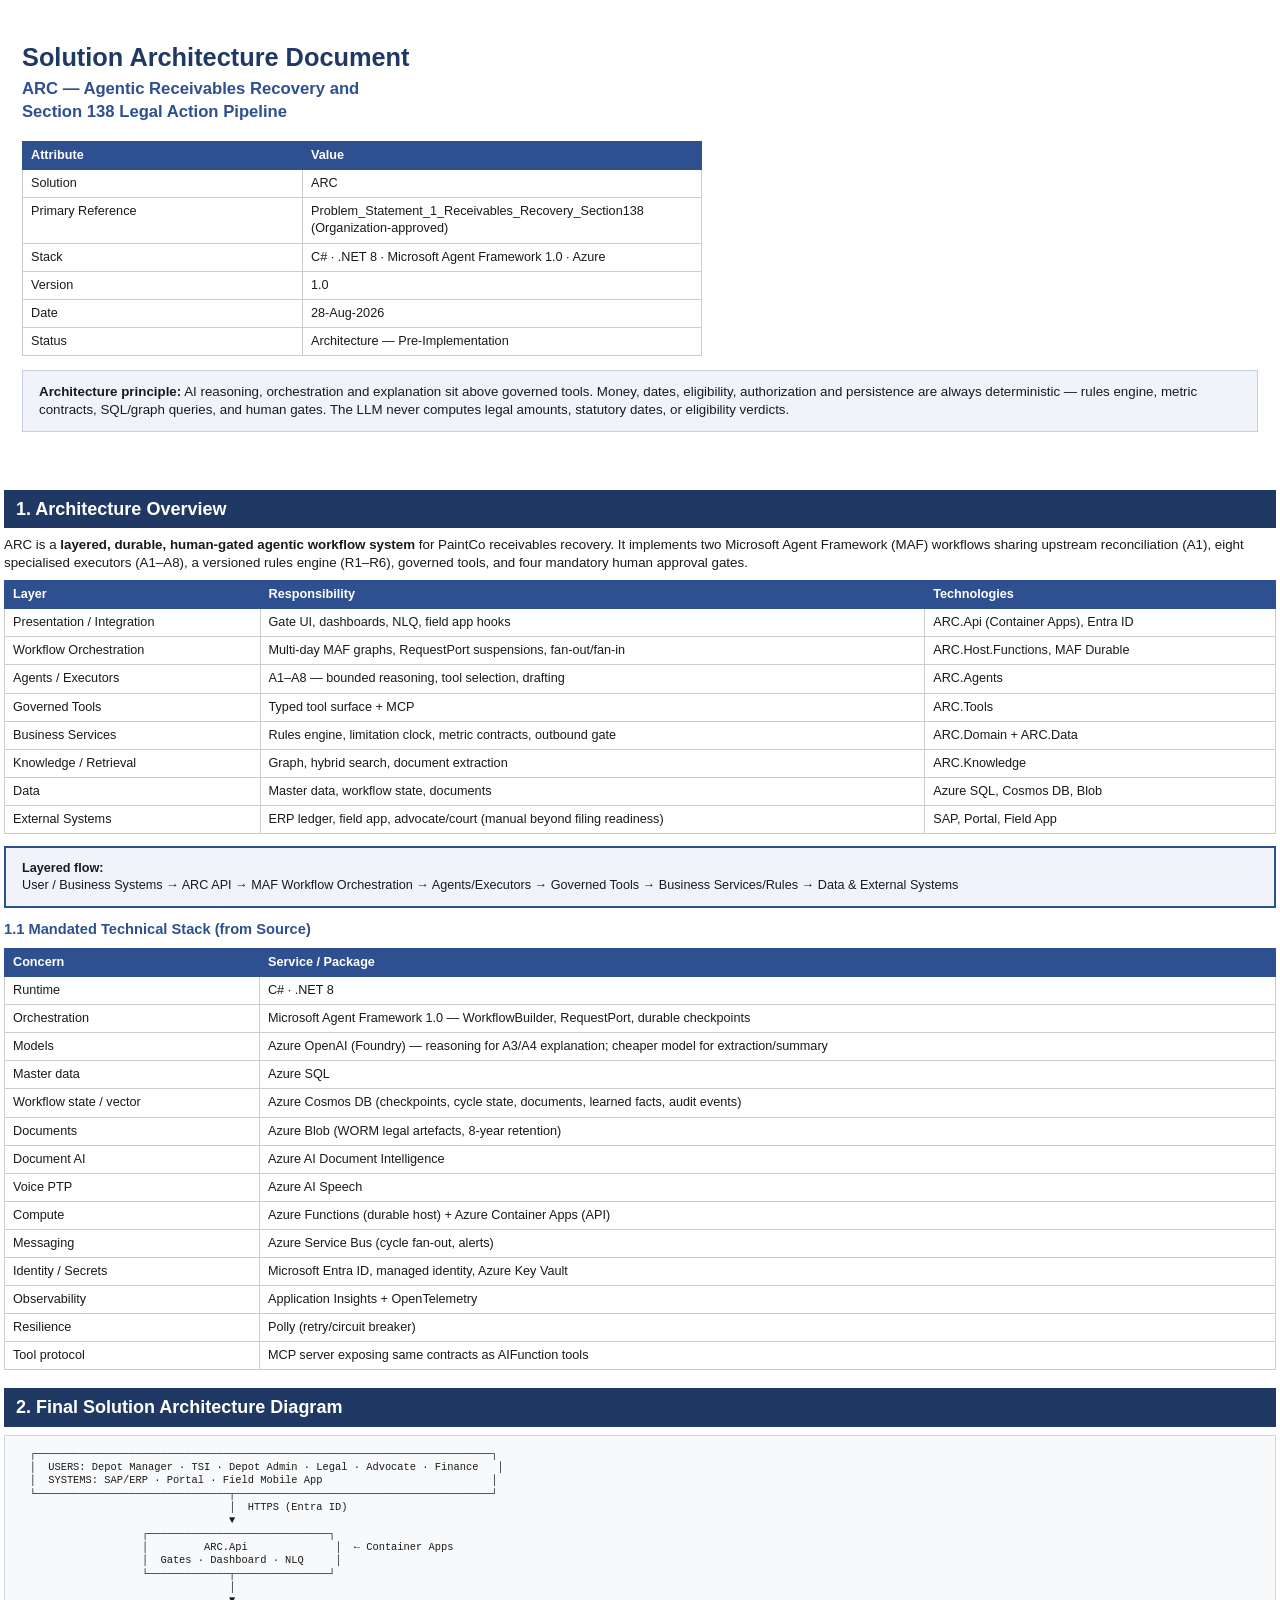
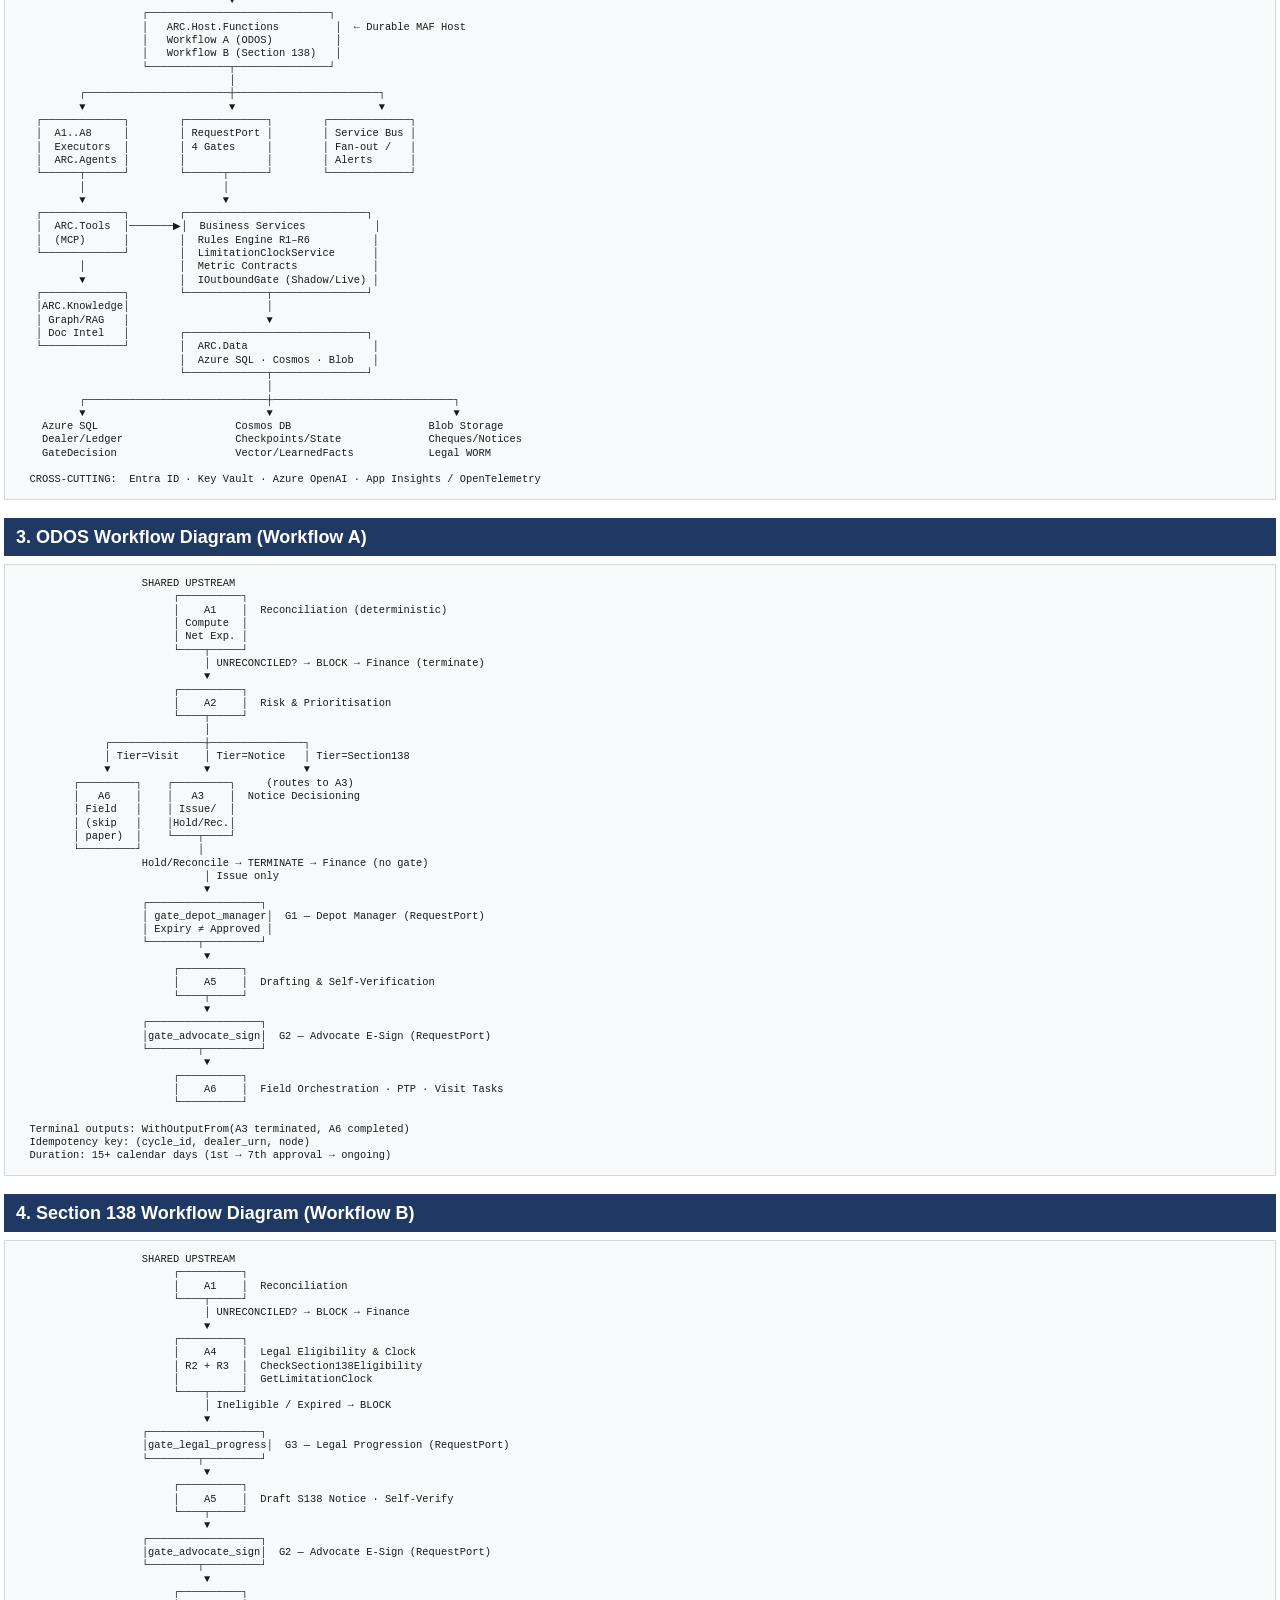
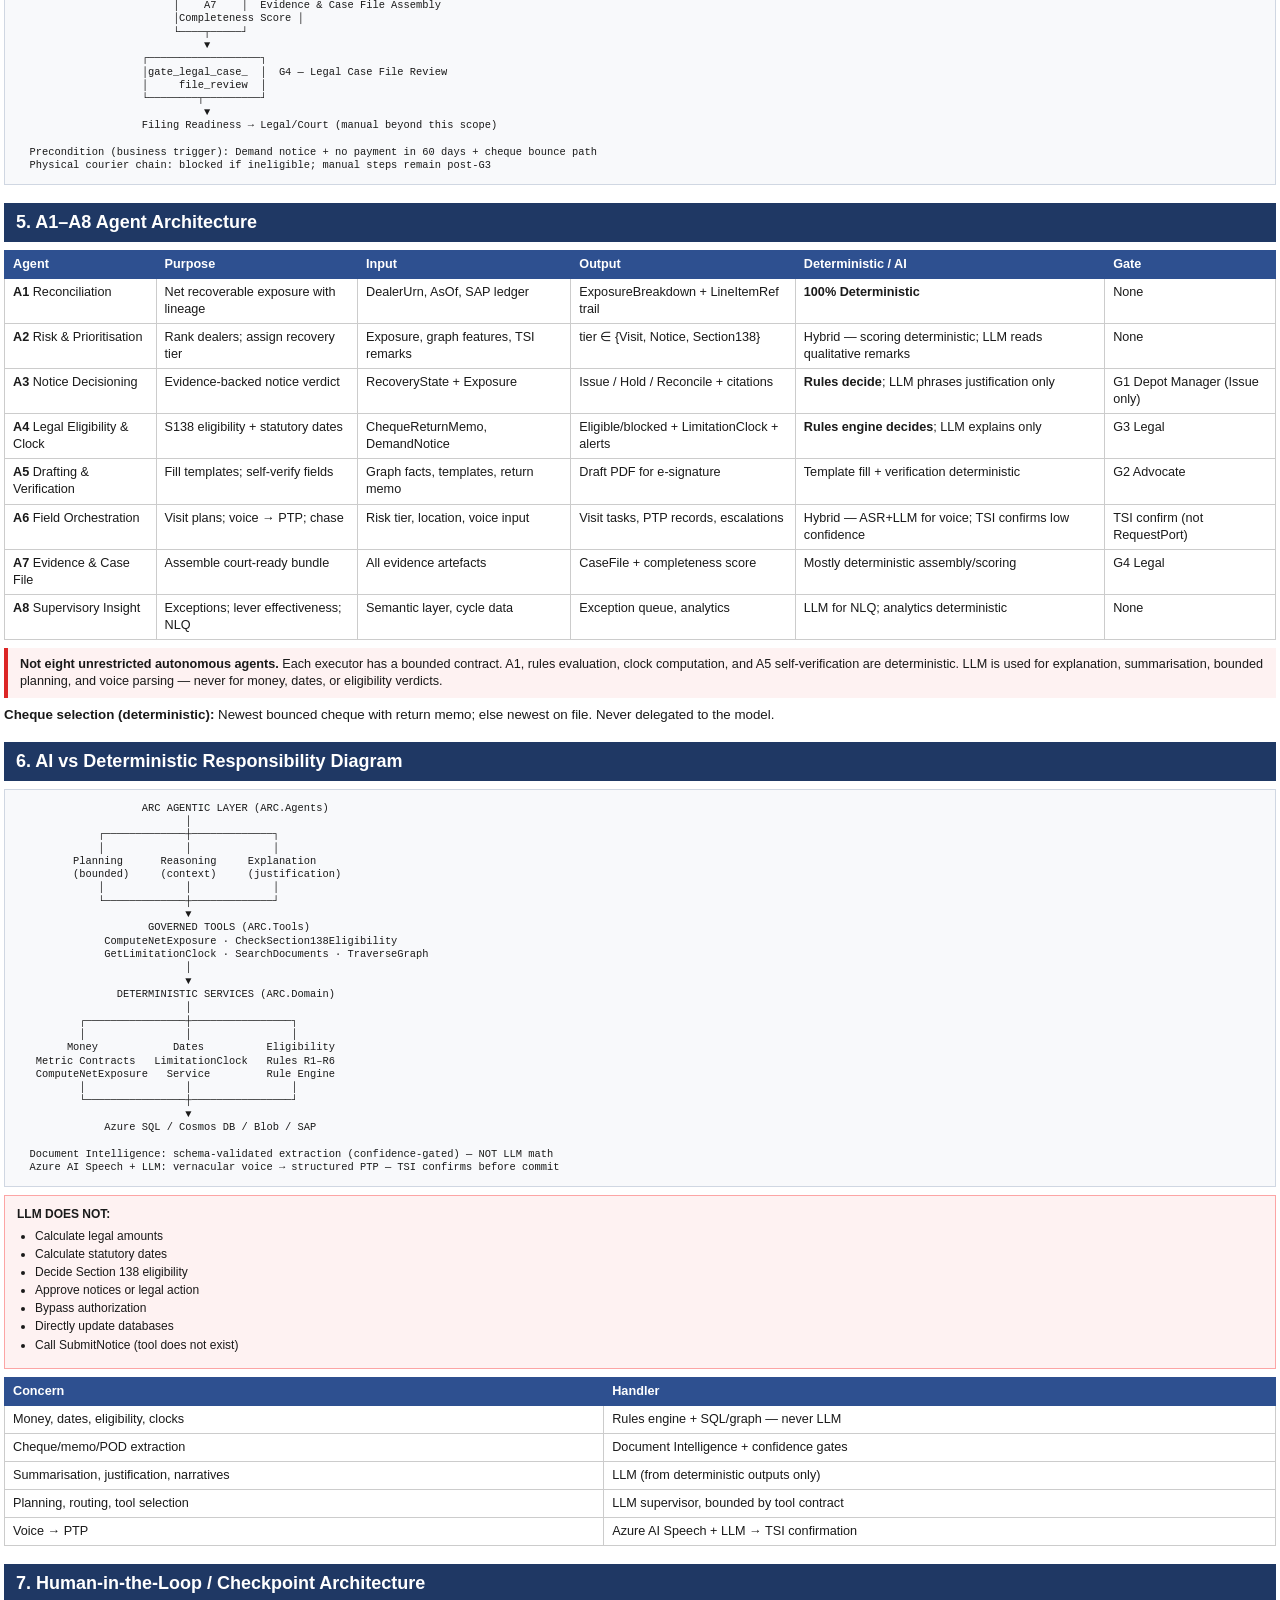
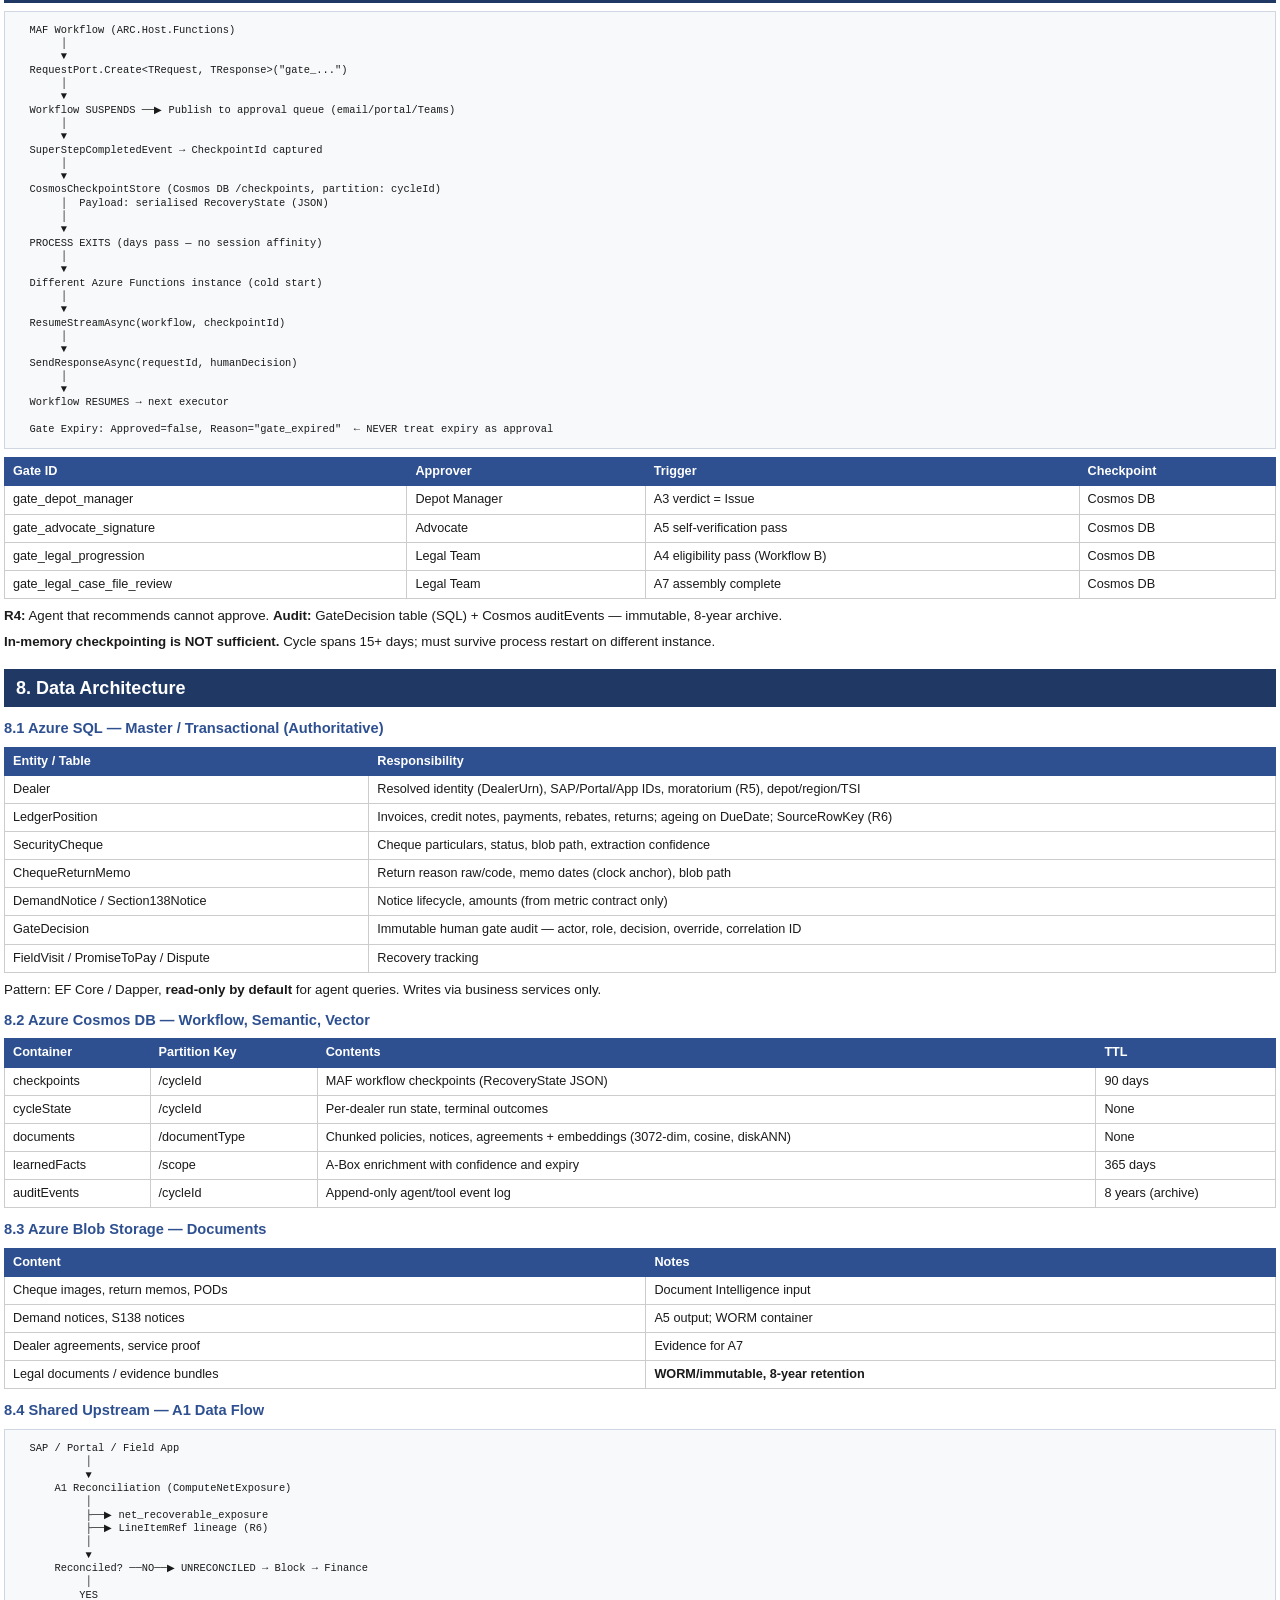
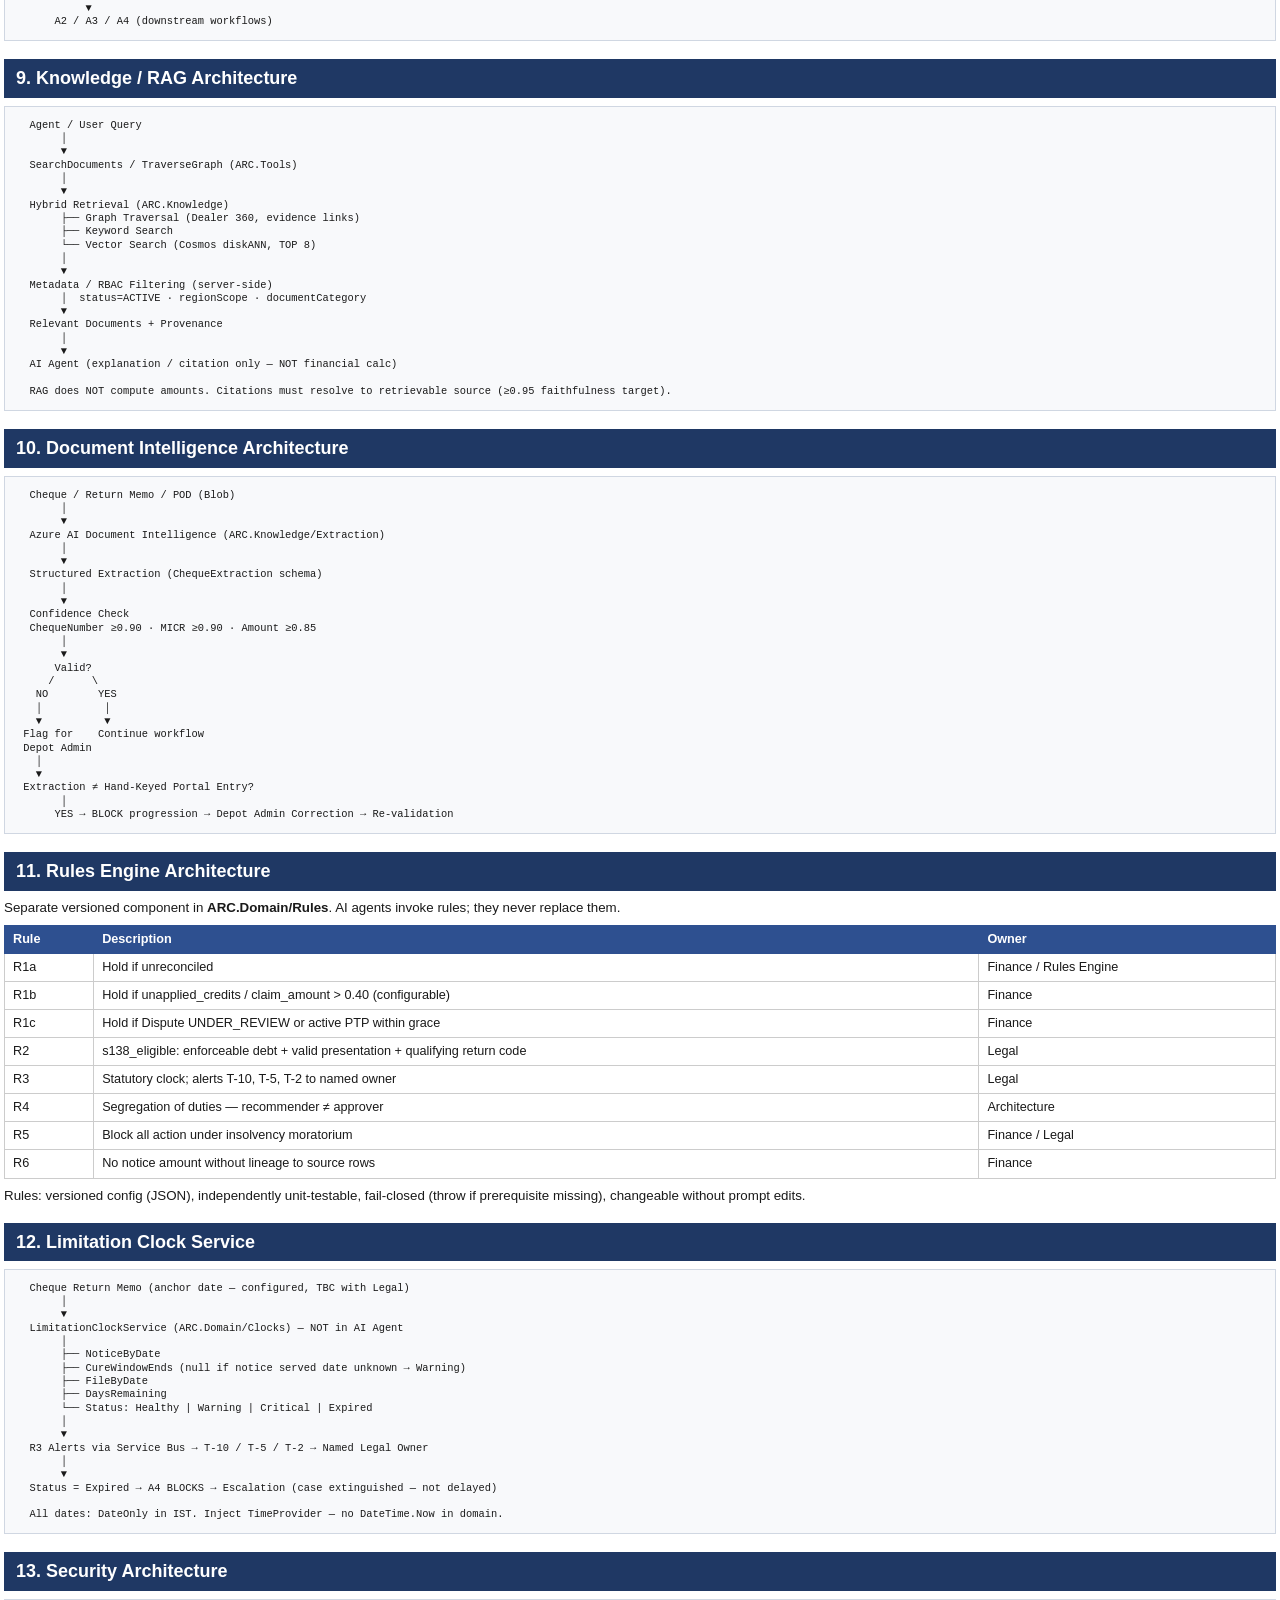
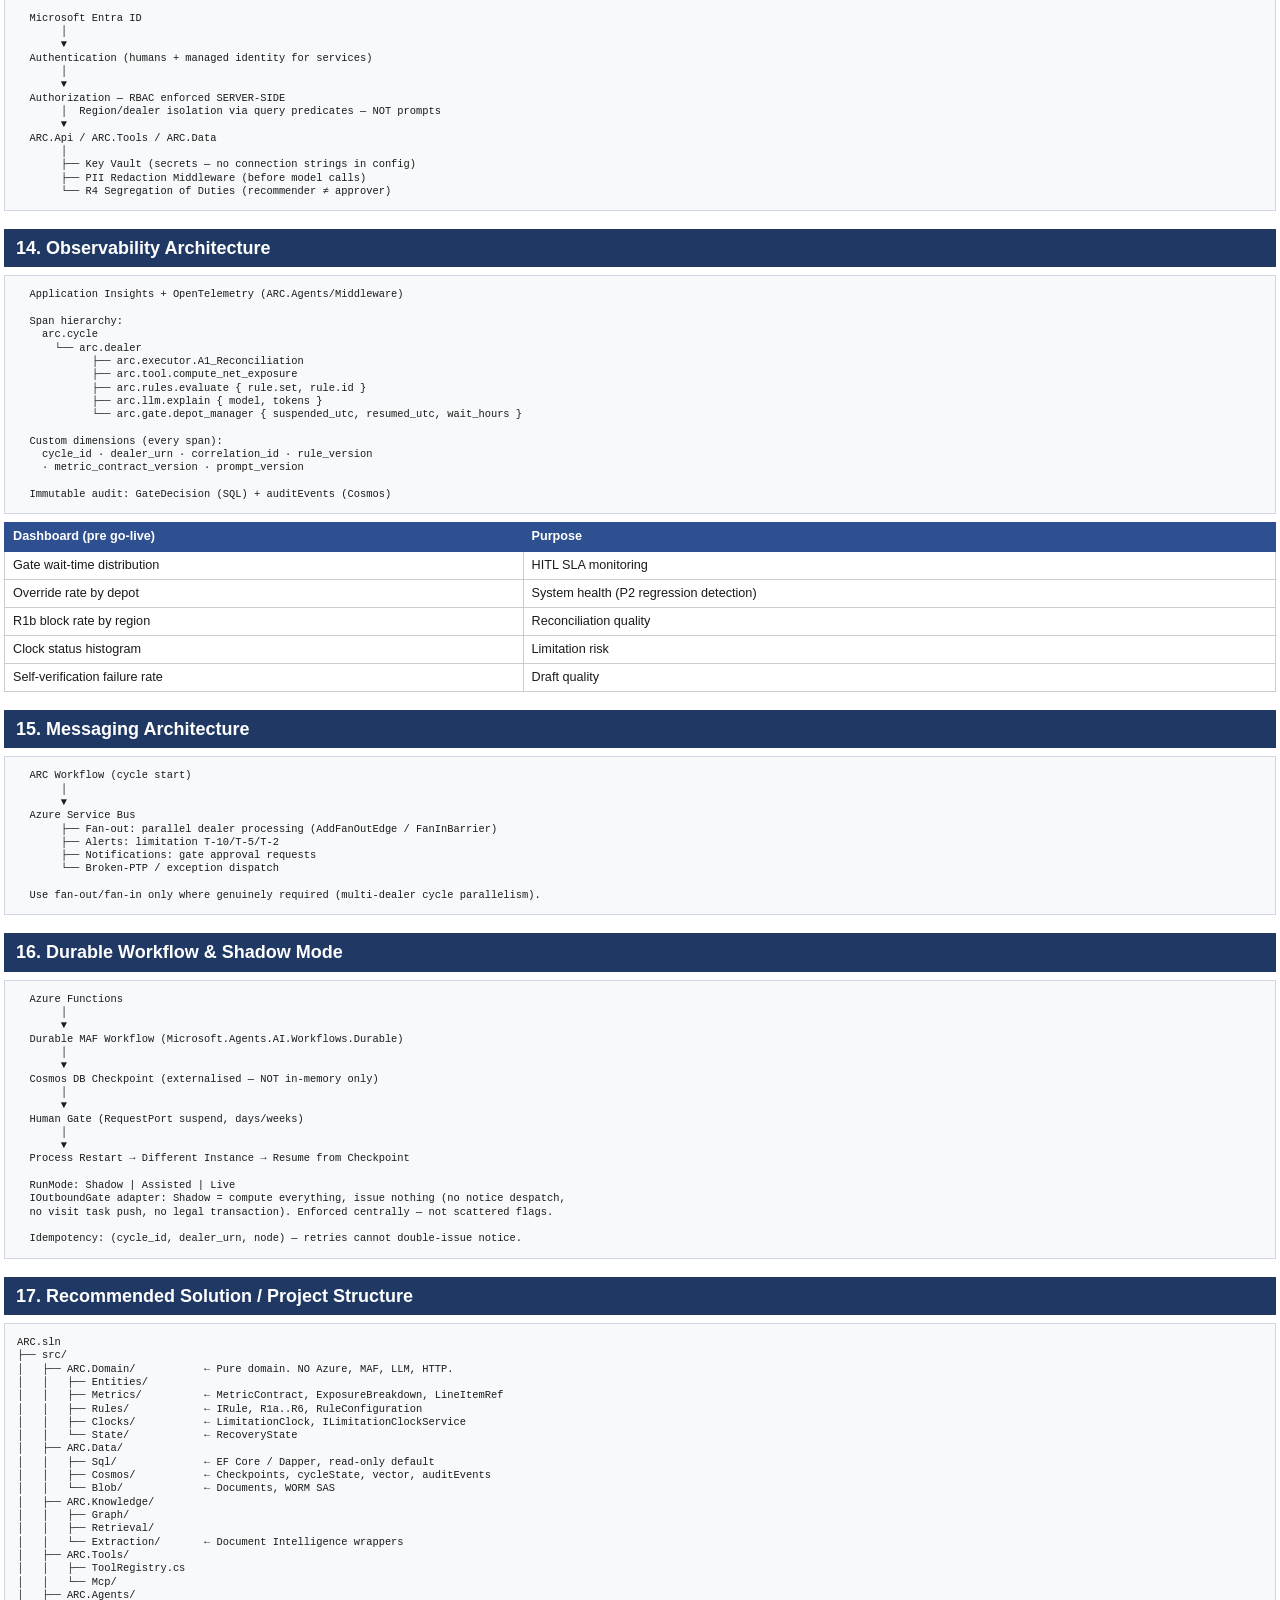
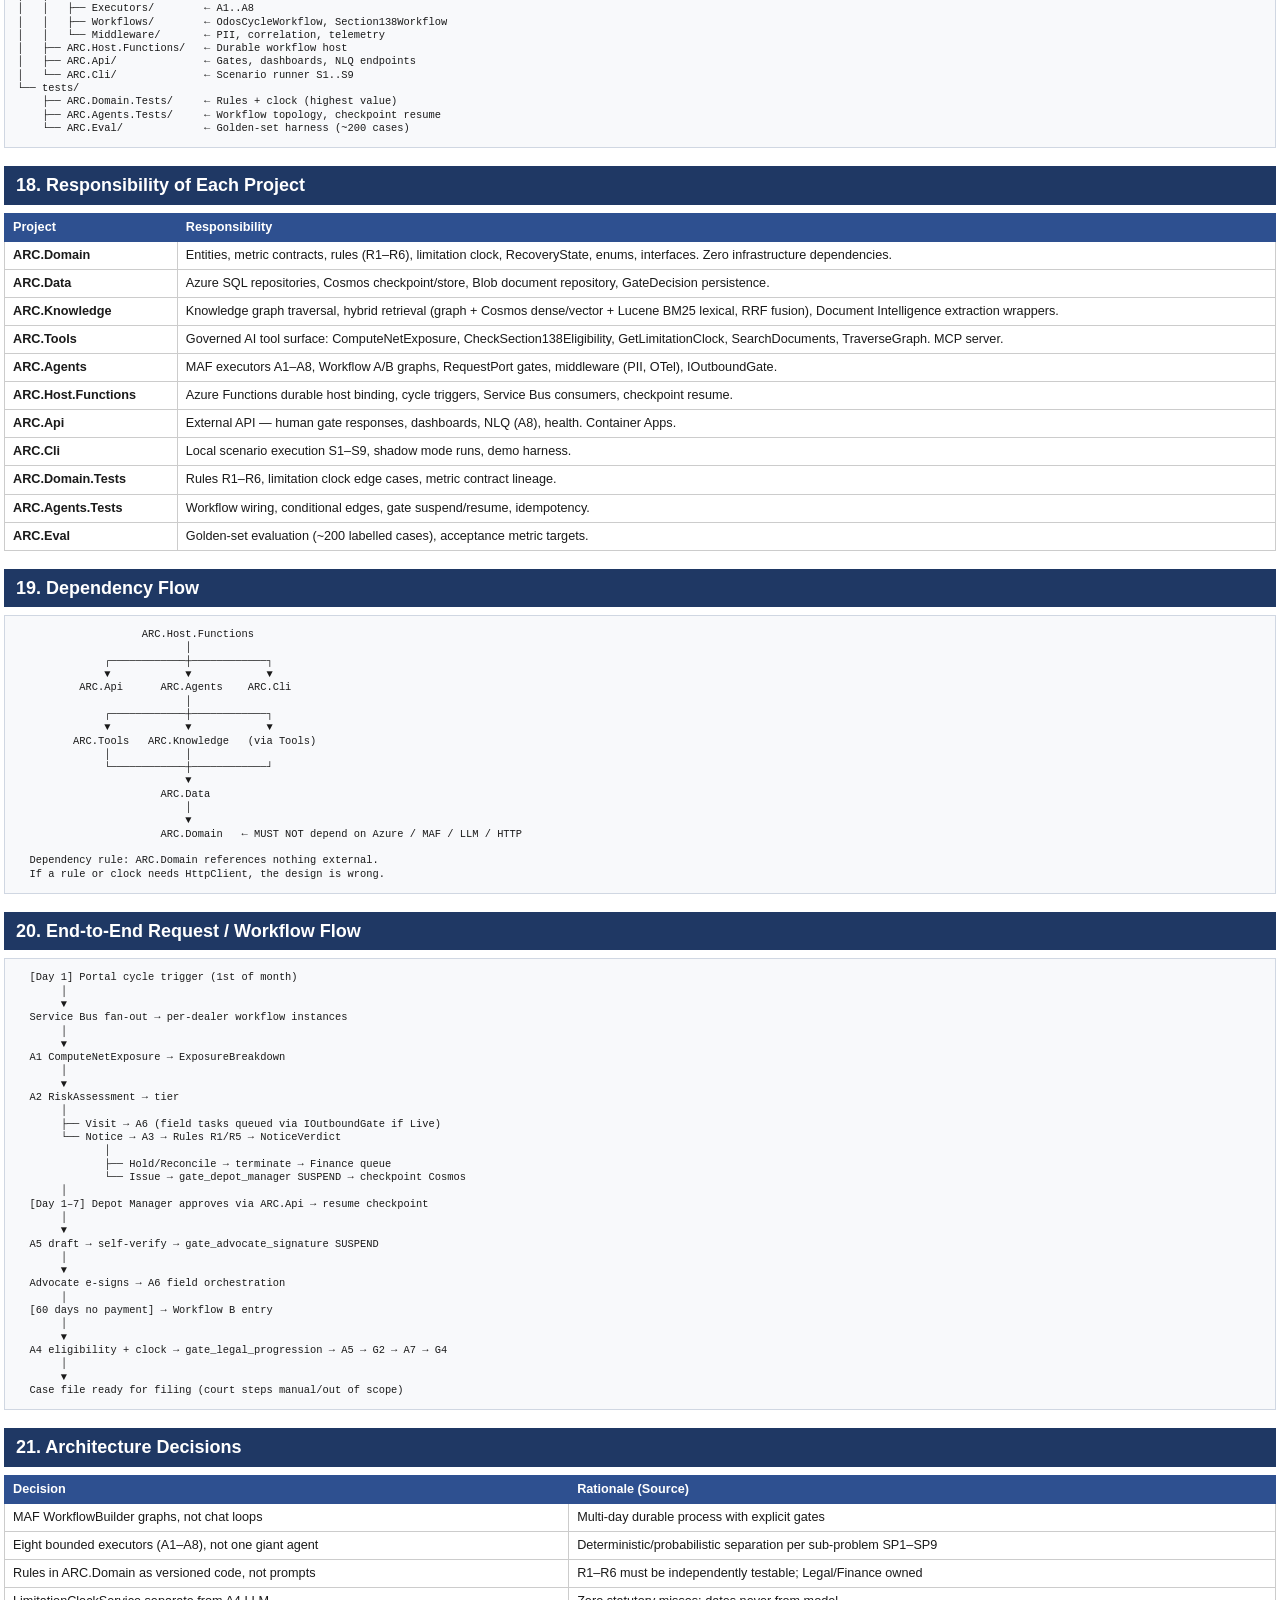
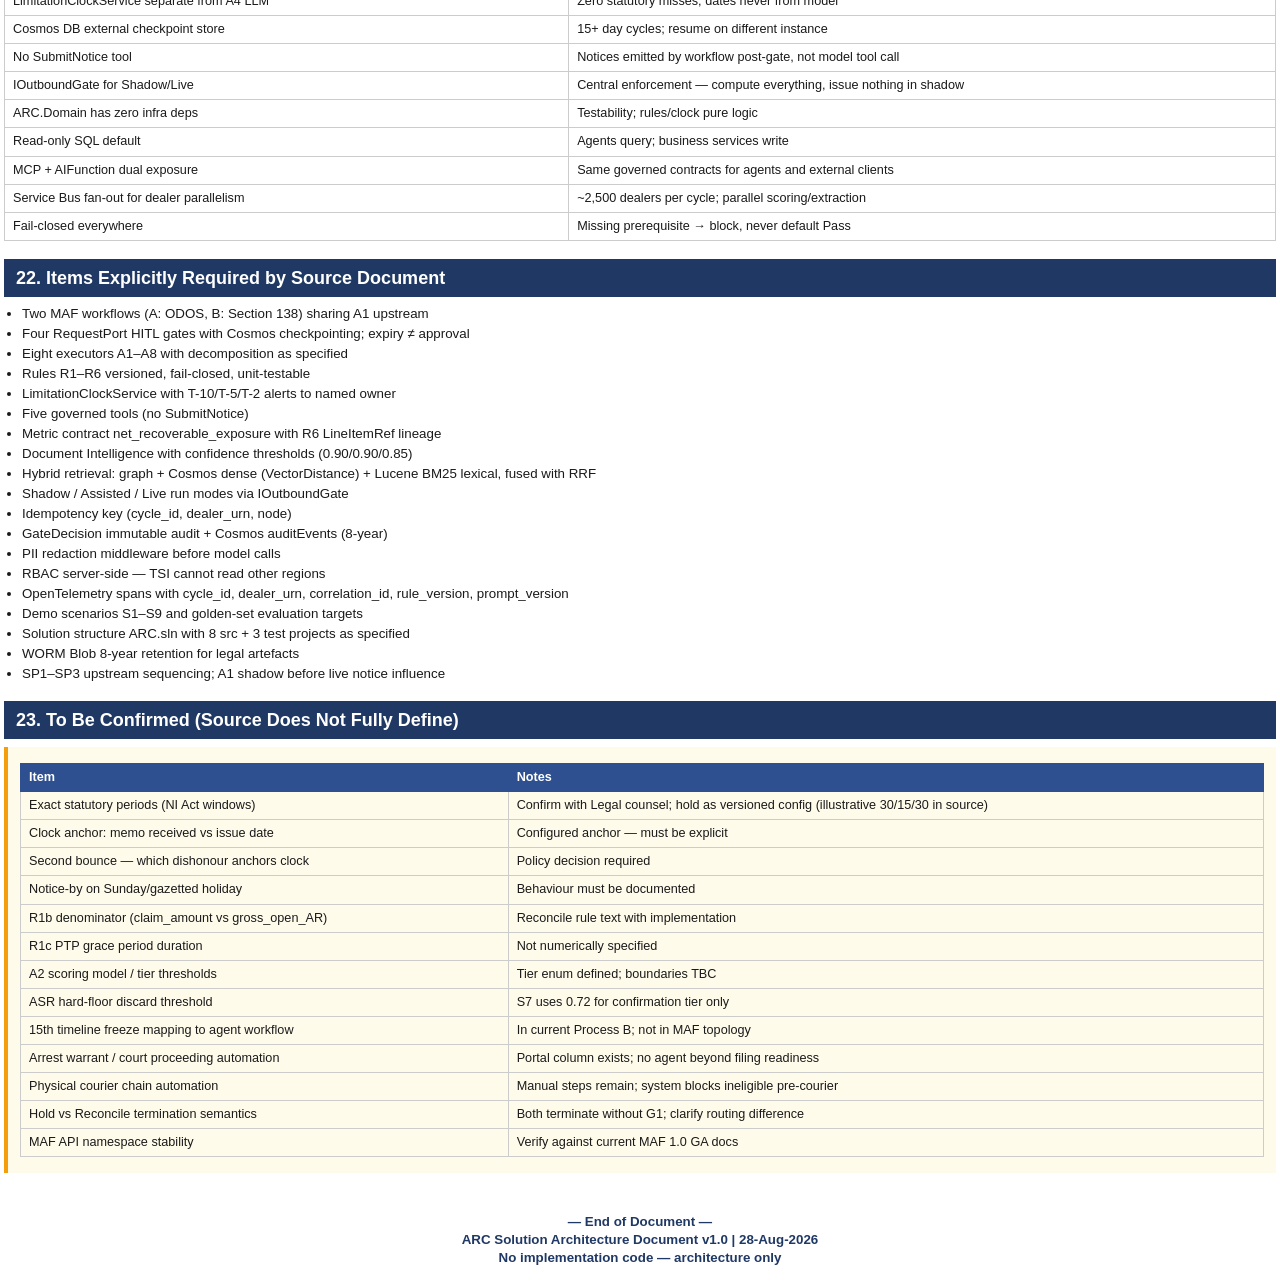
==== commit 2710e07e: "Add hybrid Cosmos dense and Lucene lexical retrieval. Fuse both channels with RRF, pin SDK and Key V" ====
--- a/docs/ARC_Architecture_Document.html
+++ b/docs/ARC_Architecture_Document.html
@@ -38,7 +38,7 @@
     <tr><th>Attribute</th><th>Value</th></tr>
     <tr><td>Solution</td><td>ARC</td></tr>
     <tr><td>Primary Reference</td><td>Problem_Statement_1_Receivables_Recovery_Section138 (Organization-approved)</td></tr>
-    <tr><td>Stack</td><td>C# · .NET 9 · Microsoft Agent Framework 1.0 · Azure</td></tr>
+    <tr><td>Stack</td><td>C# · .NET 8 · Microsoft Agent Framework 1.0 · Azure</td></tr>
     <tr><td>Version</td><td>1.0</td></tr>
     <tr><td>Date</td><td>28-Aug-2026</td></tr>
     <tr><td>Status</td><td>Architecture — Pre-Implementation</td></tr>
@@ -72,7 +72,7 @@
 <h2 class="sub">1.1 Mandated Technical Stack (from Source)</h2>
 <table class="simple">
   <tr><th>Concern</th><th>Service / Package</th></tr>
-  <tr><td>Runtime</td><td>C# · .NET 9</td></tr>
+  <tr><td>Runtime</td><td>C# · .NET 8</td></tr>
   <tr><td>Orchestration</td><td>Microsoft Agent Framework 1.0 — WorkflowBuilder, RequestPort, durable checkpoints</td></tr>
   <tr><td>Models</td><td>Azure OpenAI (Foundry) — reasoning for A3/A4 explanation; cheaper model for extraction/summary</td></tr>
   <tr><td>Master data</td><td>Azure SQL</td></tr>
@@ -599,7 +599,7 @@
   <tr><th>Project</th><th>Responsibility</th></tr>
   <tr><td><strong>ARC.Domain</strong></td><td>Entities, metric contracts, rules (R1–R6), limitation clock, RecoveryState, enums, interfaces. Zero infrastructure dependencies.</td></tr>
   <tr><td><strong>ARC.Data</strong></td><td>Azure SQL repositories, Cosmos checkpoint/store, Blob document repository, GateDecision persistence.</td></tr>
-  <tr><td><strong>ARC.Knowledge</strong></td><td>Knowledge graph traversal, hybrid retrieval (graph + keyword + vector), Document Intelligence extraction wrappers.</td></tr>
+  <tr><td><strong>ARC.Knowledge</strong></td><td>Knowledge graph traversal, hybrid retrieval (graph + Cosmos dense/vector + Lucene BM25 lexical, RRF fusion), Document Intelligence extraction wrappers.</td></tr>
   <tr><td><strong>ARC.Tools</strong></td><td>Governed AI tool surface: ComputeNetExposure, CheckSection138Eligibility, GetLimitationClock, SearchDocuments, TraverseGraph. MCP server.</td></tr>
   <tr><td><strong>ARC.Agents</strong></td><td>MAF executors A1–A8, Workflow A/B graphs, RequestPort gates, middleware (PII, OTel), IOutboundGate.</td></tr>
   <tr><td><strong>ARC.Host.Functions</strong></td><td>Azure Functions durable host binding, cycle triggers, Service Bus consumers, checkpoint resume.</td></tr>
@@ -696,7 +696,7 @@
   <li>Five governed tools (no SubmitNotice)</li>
   <li>Metric contract net_recoverable_exposure with R6 LineItemRef lineage</li>
   <li>Document Intelligence with confidence thresholds (0.90/0.90/0.85)</li>
-  <li>Hybrid retrieval: graph + keyword + vector (Cosmos diskANN)</li>
+  <li>Hybrid retrieval: graph + Cosmos dense (VectorDistance) + Lucene BM25 lexical, fused with RRF</li>
   <li>Shadow / Assisted / Live run modes via IOutboundGate</li>
   <li>Idempotency key (cycle_id, dealer_urn, node)</li>
   <li>GateDecision immutable audit + Cosmos auditEvents (8-year)</li>
